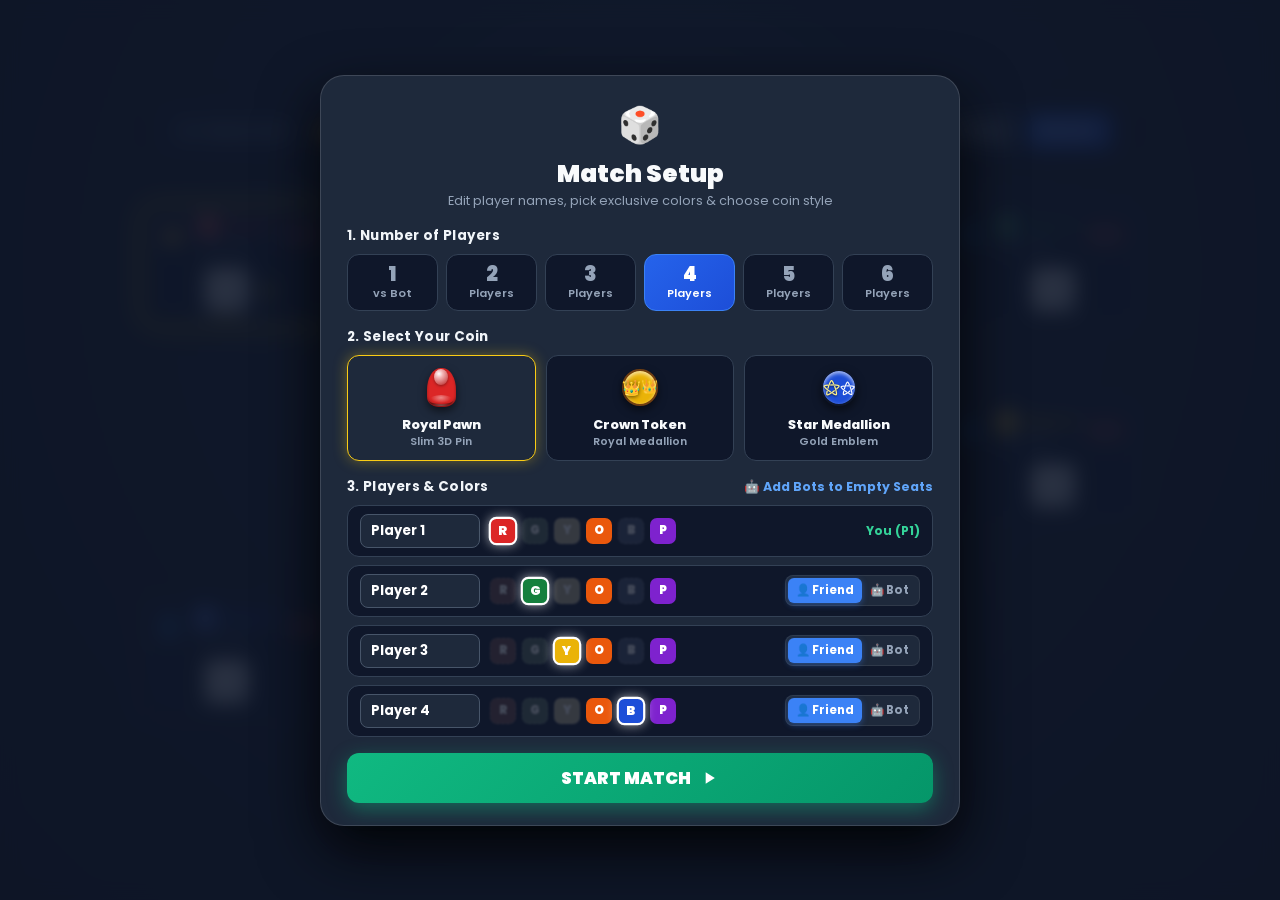
==== games/Ludo/Ludo.html @ 0fd23dd4 "Ludo game" ====
<!DOCTYPE html>
<html lang="en">
<head>
  <meta charset="UTF-8" />
  <meta name="viewport" content="width=device-width, initial-scale=1.0, maximum-scale=1.0, user-scalable=no, viewport-fit=cover" />
  <meta name="theme-color" content="#090d16" />
  <title>Game Zone - Ludo Master</title>
  <link rel="stylesheet" href="Ludo.css" />
  <link rel="preconnect" href="https://fonts.googleapis.com">
  <link rel="preconnect" href="https://fonts.gstatic.com" crossorigin>
  <link href="https://fonts.googleapis.com/css2?family=Poppins:wght@500;600;700;800;900&display=swap" rel="stylesheet" />
</head>
<body>
  <div class="gamezone-app-shell">
    
    <!-- TOP NAVIGATION HEADER -->
    <header class="gamezone-header">
      <div class="header-left">
        <a href="../../index.html" class="portal-back-btn" title="Back to Game Zone Hub">
          <svg width="18" height="18" viewBox="0 0 24 24" fill="none" stroke="currentColor" stroke-width="2.5"><path d="M19 12H5M12 19l-7-7 7-7"/></svg>
          <span>Game Zone</span>
        </a>
        <div class="game-brand">
          <span class="brand-crown">👑</span>
          <span class="brand-text">LUDO MASTER</span>
        </div>
      </div>

      <div class="header-controls">
        <div class="active-badge" id="hud-mode-badge">4 Players</div>
        <div class="active-badge bot-badge" id="hud-diff-badge" style="display: none;">Hard Bot</div>
        <button id="btn-mobile-help" class="btn btn-secondary" onclick="LudoModule.openMobileGuide()" title="How to play on Phone">📱 Mobile</button>
        <button id="btn-open-lobby" class="btn btn-secondary" onclick="LudoModule.openLobby()">⚙ Match Setup</button>
        <button id="btn-reset" class="btn btn-primary" onclick="LudoModule.confirmRestart()">Restart</button>
      </div>
    </header>

    <!-- MAIN ARENA STAGE (Up to 6 Player Stations + Ludo Board) -->
    <main class="arena-stage">
      
      <!-- Slot 0: Top-Left (Player 1) -->
      <div class="corner-profile slot-card-0" id="profile-slot-0">
        <div class="profile-header-row">
          <div class="avatar-card">
            <div class="avatar-icon" id="avatar-slot-0">🧑</div>
            <div class="player-meta">
              <div class="player-name-wrap">
                <span class="player-color-box" id="box-badge-slot-0">R</span>
                <span class="player-name" id="name-slot-0">Player 1</span>
              </div>
              <span class="player-score" id="score-slot-0">0/4 Home</span>
            </div>
          </div>
          <button class="seat-exit-btn" id="exit-btn-0" title="Exit match" onclick="LudoModule.confirmPlayerExit(0)">Exit</button>
        </div>
        
        <div class="corner-dice-dock" id="dice-dock-0" onclick="LudoModule.triggerSlotDice(0)">
          <div class="dice-scene">
            <div class="cube-dice show-1" id="dice-cube-0">
              <div class="cube-face face-front"><span class="pip pip-c"></span></div>
              <div class="cube-face face-back"><span class="pip pip-tl"></span><span class="pip pip-tr"></span><span class="pip pip-ml"></span><span class="pip pip-mr"></span><span class="pip pip-bl"></span><span class="pip pip-br"></span></div>
              <div class="cube-face face-right"><span class="pip pip-tl"></span><span class="pip pip-c"></span><span class="pip pip-br"></span></div>
              <div class="cube-face face-left"><span class="pip pip-tl"></span><span class="pip pip-tr"></span><span class="pip pip-bl"></span><span class="pip pip-br"></span></div>
              <div class="cube-face face-top"><span class="pip pip-tl"></span><span class="pip pip-tr"></span><span class="pip pip-c"></span><span class="pip pip-bl"></span><span class="pip pip-br"></span></div>
              <div class="cube-face face-bottom"><span class="pip pip-tl"></span><span class="pip pip-br"></span></div>
            </div>
            <div class="dice-shadow" id="dice-shadow-0"></div>
          </div>
          <div class="turn-pointer">▶</div>
        </div>
      </div>

      <!-- Slot 1: Top-Right (Player 2) -->
      <div class="corner-profile slot-card-1" id="profile-slot-1">
        <div class="profile-header-row">
          <div class="avatar-card">
            <div class="avatar-icon" id="avatar-slot-1">👤</div>
            <div class="player-meta">
              <div class="player-name-wrap">
                <span class="player-color-box" id="box-badge-slot-1">G</span>
                <span class="player-name" id="name-slot-1">Player 2</span>
              </div>
              <span class="player-score" id="score-slot-1">0/4 Home</span>
            </div>
          </div>
          <button class="seat-exit-btn" id="exit-btn-1" title="Exit match" onclick="LudoModule.confirmPlayerExit(1)">Exit</button>
        </div>

        <div class="corner-dice-dock" id="dice-dock-1" onclick="LudoModule.triggerSlotDice(1)">
          <div class="turn-pointer">◀</div>
          <div class="dice-scene">
            <div class="cube-dice show-1" id="dice-cube-1">
              <div class="cube-face face-front"><span class="pip pip-c"></span></div>
              <div class="cube-face face-back"><span class="pip pip-tl"></span><span class="pip pip-tr"></span><span class="pip pip-ml"></span><span class="pip pip-mr"></span><span class="pip pip-bl"></span><span class="pip pip-br"></span></div>
              <div class="cube-face face-right"><span class="pip pip-tl"></span><span class="pip pip-c"></span><span class="pip pip-br"></span></div>
              <div class="cube-face face-left"><span class="pip pip-tl"></span><span class="pip pip-tr"></span><span class="pip pip-bl"></span><span class="pip pip-br"></span></div>
              <div class="cube-face face-top"><span class="pip pip-tl"></span><span class="pip pip-tr"></span><span class="pip pip-c"></span><span class="pip pip-bl"></span><span class="pip pip-br"></span></div>
              <div class="cube-face face-bottom"><span class="pip pip-tl"></span><span class="pip pip-br"></span></div>
            </div>
            <div class="dice-shadow" id="dice-shadow-1"></div>
          </div>
        </div>
      </div>

      <!-- Slot 5: Middle-Left (Player 6 in 6P mode) -->
      <div class="corner-profile slot-card-5" id="profile-slot-5">
        <div class="profile-header-row">
          <div class="avatar-card">
            <div class="avatar-icon" id="avatar-slot-5">👤</div>
            <div class="player-meta">
              <div class="player-name-wrap">
                <span class="player-color-box" id="box-badge-slot-5">P</span>
                <span class="player-name" id="name-slot-5">Player 6</span>
              </div>
              <span class="player-score" id="score-slot-5">0/4 Home</span>
            </div>
          </div>
          <button class="seat-exit-btn" id="exit-btn-5" title="Exit match" onclick="LudoModule.confirmPlayerExit(5)">Exit</button>
        </div>

        <div class="corner-dice-dock" id="dice-dock-5" onclick="LudoModule.triggerSlotDice(5)">
          <div class="dice-scene">
            <div class="cube-dice show-1" id="dice-cube-5">
              <div class="cube-face face-front"><span class="pip pip-c"></span></div>
              <div class="cube-face face-back"><span class="pip pip-tl"></span><span class="pip pip-tr"></span><span class="pip pip-ml"></span><span class="pip pip-mr"></span><span class="pip pip-bl"></span><span class="pip pip-br"></span></div>
              <div class="cube-face face-right"><span class="pip pip-tl"></span><span class="pip pip-c"></span><span class="pip pip-br"></span></div>
              <div class="cube-face face-left"><span class="pip pip-tl"></span><span class="pip pip-tr"></span><span class="pip pip-bl"></span><span class="pip pip-br"></span></div>
              <div class="cube-face face-top"><span class="pip pip-tl"></span><span class="pip pip-tr"></span><span class="pip pip-c"></span><span class="pip pip-bl"></span><span class="pip pip-br"></span></div>
              <div class="cube-face face-bottom"><span class="pip pip-tl"></span><span class="pip pip-br"></span></div>
            </div>
            <div class="dice-shadow" id="dice-shadow-5"></div>
          </div>
          <div class="turn-pointer">▶</div>
        </div>
      </div>

      <!-- Ludo Board Container -->
      <div class="board-container">
        <div id="ludo-board" class="ludo-board"></div>
      </div>

      <!-- Slot 2: Middle-Right (Player 3 in 6P mode / Bottom-Right in 4P mode) -->
      <div class="corner-profile slot-card-2" id="profile-slot-2">
        <div class="profile-header-row">
          <div class="avatar-card">
            <div class="avatar-icon" id="avatar-slot-2">👤</div>
            <div class="player-meta">
              <div class="player-name-wrap">
                <span class="player-color-box" id="box-badge-slot-2">Y</span>
                <span class="player-name" id="name-slot-2">Player 3</span>
              </div>
              <span class="player-score" id="score-slot-2">0/4 Home</span>
            </div>
          </div>
          <button class="seat-exit-btn" id="exit-btn-2" title="Exit match" onclick="LudoModule.confirmPlayerExit(2)">Exit</button>
        </div>

        <div class="corner-dice-dock" id="dice-dock-2" onclick="LudoModule.triggerSlotDice(2)">
          <div class="turn-pointer">◀</div>
          <div class="dice-scene">
            <div class="cube-dice show-1" id="dice-cube-2">
              <div class="cube-face face-front"><span class="pip pip-c"></span></div>
              <div class="cube-face face-back"><span class="pip pip-tl"></span><span class="pip pip-tr"></span><span class="pip pip-ml"></span><span class="pip pip-mr"></span><span class="pip pip-bl"></span><span class="pip pip-br"></span></div>
              <div class="cube-face face-right"><span class="pip pip-tl"></span><span class="pip pip-c"></span><span class="pip pip-br"></span></div>
              <div class="cube-face face-left"><span class="pip pip-tl"></span><span class="pip pip-tr"></span><span class="pip pip-bl"></span><span class="pip pip-br"></span></div>
              <div class="cube-face face-top"><span class="pip pip-tl"></span><span class="pip pip-tr"></span><span class="pip pip-c"></span><span class="pip pip-bl"></span><span class="pip pip-br"></span></div>
              <div class="cube-face face-bottom"><span class="pip pip-tl"></span><span class="pip pip-br"></span></div>
            </div>
            <div class="dice-shadow" id="dice-shadow-2"></div>
          </div>
        </div>
      </div>

      <!-- Slot 3: Bottom-Left (Player 4 in 4P mode) -->
      <div class="corner-profile slot-card-3" id="profile-slot-3">
        <div class="profile-header-row">
          <div class="avatar-card">
            <div class="avatar-icon" id="avatar-slot-3">👤</div>
            <div class="player-meta">
              <div class="player-name-wrap">
                <span class="player-color-box" id="box-badge-slot-3">B</span>
                <span class="player-name" id="name-slot-3">Player 4</span>
              </div>
              <span class="player-score" id="score-slot-3">0/4 Home</span>
            </div>
          </div>
          <button class="seat-exit-btn" id="exit-btn-3" title="Exit match" onclick="LudoModule.confirmPlayerExit(3)">Exit</button>
        </div>

        <div class="corner-dice-dock" id="dice-dock-3" onclick="LudoModule.triggerSlotDice(3)">
          <div class="dice-scene">
            <div class="cube-dice show-1" id="dice-cube-3">
              <div class="cube-face face-front"><span class="pip pip-c"></span></div>
              <div class="cube-face face-back"><span class="pip pip-tl"></span><span class="pip pip-tr"></span><span class="pip pip-ml"></span><span class="pip pip-mr"></span><span class="pip pip-bl"></span><span class="pip pip-br"></span></div>
              <div class="cube-face face-right"><span class="pip pip-tl"></span><span class="pip pip-c"></span><span class="pip pip-br"></span></div>
              <div class="cube-face face-left"><span class="pip pip-tl"></span><span class="pip pip-tr"></span><span class="pip pip-bl"></span><span class="pip pip-br"></span></div>
              <div class="cube-face face-top"><span class="pip pip-tl"></span><span class="pip pip-tr"></span><span class="pip pip-c"></span><span class="pip pip-bl"></span><span class="pip pip-br"></span></div>
              <div class="cube-face face-bottom"><span class="pip pip-tl"></span><span class="pip pip-br"></span></div>
            </div>
            <div class="dice-shadow" id="dice-shadow-3"></div>
          </div>
          <div class="turn-pointer">▶</div>
        </div>
      </div>

      <!-- Slot 4: Bottom-Right (Player 5 in 6P mode) -->
      <div class="corner-profile slot-card-4" id="profile-slot-4">
        <div class="profile-header-row">
          <div class="avatar-card">
            <div class="avatar-icon" id="avatar-slot-4">👤</div>
            <div class="player-meta">
              <div class="player-name-wrap">
                <span class="player-color-box" id="box-badge-slot-4">O</span>
                <span class="player-name" id="name-slot-4">Player 5</span>
              </div>
              <span class="player-score" id="score-slot-4">0/4 Home</span>
            </div>
          </div>
          <button class="seat-exit-btn" id="exit-btn-4" title="Exit match" onclick="LudoModule.confirmPlayerExit(4)">Exit</button>
        </div>

        <div class="corner-dice-dock" id="dice-dock-4" onclick="LudoModule.triggerSlotDice(4)">
          <div class="turn-pointer">◀</div>
          <div class="dice-scene">
            <div class="cube-dice show-1" id="dice-cube-4">
              <div class="cube-face face-front"><span class="pip pip-c"></span></div>
              <div class="cube-face face-back"><span class="pip pip-tl"></span><span class="pip pip-tr"></span><span class="pip pip-ml"></span><span class="pip pip-mr"></span><span class="pip pip-bl"></span><span class="pip pip-br"></span></div>
              <div class="cube-face face-right"><span class="pip pip-tl"></span><span class="pip pip-c"></span><span class="pip pip-br"></span></div>
              <div class="cube-face face-left"><span class="pip pip-tl"></span><span class="pip pip-tr"></span><span class="pip pip-bl"></span><span class="pip pip-br"></span></div>
              <div class="cube-face face-top"><span class="pip pip-tl"></span><span class="pip pip-tr"></span><span class="pip pip-c"></span><span class="pip pip-bl"></span><span class="pip pip-br"></span></div>
              <div class="cube-face face-bottom"><span class="pip pip-tl"></span><span class="pip pip-br"></span></div>
            </div>
            <div class="dice-shadow" id="dice-shadow-4"></div>
          </div>
        </div>
      </div>

    </main>

    <!-- LIVE MATCH STATUS BAR -->
    <footer class="gamezone-statusbar">
      <span id="turn-announcer">Click your corner dice to begin!</span>
    </footer>
  </div>

  <!-- =========================================================
       PRE-MATCH SETUP LOBBY MODAL (1 to 6 Players)
       ========================================================= -->
  <div id="lobby-modal" class="modal-overlay">
    <div class="lobby-card">
      <div class="lobby-header">
        <span class="lobby-icon">🎲</span>
        <h2>Match Setup</h2>
        <p>Edit player names, pick exclusive colors & choose coin style</p>
      </div>

      <!-- Step 1: Number of Players (1 to 6) -->
      <div class="lobby-section">
        <label class="section-label">1. Number of Players</label>
        <div class="player-count-pills" id="player-count-pills">
          <button class="pill-btn" data-count="1" onclick="LudoModule.setPlayerCount(1)">
            <span class="count-num">1</span>
            <span class="count-desc">vs Bot</span>
          </button>
          <button class="pill-btn" data-count="2" onclick="LudoModule.setPlayerCount(2)">
            <span class="count-num">2</span>
            <span class="count-desc">Players</span>
          </button>
          <button class="pill-btn" data-count="3" onclick="LudoModule.setPlayerCount(3)">
            <span class="count-num">3</span>
            <span class="count-desc">Players</span>
          </button>
          <button class="pill-btn active" data-count="4" onclick="LudoModule.setPlayerCount(4)">
            <span class="count-num">4</span>
            <span class="count-desc">Players</span>
          </button>
          <button class="pill-btn" data-count="5" onclick="LudoModule.setPlayerCount(5)">
            <span class="count-num">5</span>
            <span class="count-desc">Players</span>
          </button>
          <button class="pill-btn" data-count="6" onclick="LudoModule.setPlayerCount(6)">
            <span class="count-num">6</span>
            <span class="count-desc">Players</span>
          </button>
        </div>
      </div>

      <!-- Step 2: Select Your Coin (3 Options) -->
      <div class="lobby-section">
        <label class="section-label">2. Select Your Coin</label>
        <div class="coin-style-options" id="coin-style-selector">
          <!-- Option 1: Slim Royal Pawn (Default Best) -->
          <div class="coin-option-card active" data-style="pawn" onclick="LudoModule.setCoinStyle('pawn')">
            <div class="coin-preview-box">
              <div class="token-demo token-style-pawn color-red"></div>
            </div>
            <div class="coin-option-text">
              <span class="coin-title">Royal Pawn</span>
              <span class="coin-sub">Slim 3D Pin</span>
            </div>
          </div>

          <!-- Option 2: Crown Sovereign Token -->
          <div class="coin-option-card" data-style="crown" onclick="LudoModule.setCoinStyle('crown')">
            <div class="coin-preview-box">
              <div class="token-demo token-style-crown color-yellow">👑</div>
            </div>
            <div class="coin-option-text">
              <span class="coin-title">Crown Token</span>
              <span class="coin-sub">Royal Medallion</span>
            </div>
          </div>

          <!-- Option 3: Celestial Star Medallion -->
          <div class="coin-option-card" data-style="star" onclick="LudoModule.setCoinStyle('star')">
            <div class="coin-preview-box">
              <div class="token-demo token-style-star color-blue">⚝</div>
            </div>
            <div class="coin-option-text">
              <span class="coin-title">Star Medallion</span>
              <span class="coin-sub">Gold Emblem</span>
            </div>
          </div>
        </div>
      </div>

      <!-- Step 3: Individual Seat Setup (Name, Exclusive Color, Human/Bot role) -->
      <div class="lobby-section">
        <div class="section-header-flex">
          <label class="section-label">3. Players & Colors</label>
          <button class="text-link-btn" id="btn-quick-toggle" onclick="LudoModule.toggleAllBotsMode()">👥 Remove All Bots (All Friends)</button>
        </div>
        <div class="seats-config-list" id="seats-config-container">
          <!-- Injected dynamically by Ludo.js -->
        </div>
      </div>

      <!-- Step 4: Bot Difficulty Level (HIDDEN if >2 Players or if no bots) -->
      <div class="lobby-section" id="bot-difficulty-section" style="display: none;">
        <label class="section-label">4. Bot Toughness (1v1 vs Bot)</label>
        <div class="difficulty-pills" id="difficulty-pills">
          <button class="diff-btn diff-easy" data-level="easy" onclick="LudoModule.setBotLevel('easy')">
            <span class="diff-dot"></span>
            <span class="diff-name">Easy</span>
          </button>
          <button class="diff-btn diff-medium" data-level="medium" onclick="LudoModule.setBotLevel('medium')">
            <span class="diff-dot"></span>
            <span class="diff-name">Medium</span>
          </button>
          <button class="diff-btn diff-hard active" data-level="hard" onclick="LudoModule.setBotLevel('hard')">
            <span class="diff-dot"></span>
            <span class="diff-name">Hard</span>
          </button>
          <button class="diff-btn diff-difficult" data-level="difficult" onclick="LudoModule.setBotLevel('difficult')">
            <span class="diff-dot"></span>
            <span class="diff-name">Difficult</span>
          </button>
        </div>
      </div>

      <div class="lobby-footer">
        <button class="btn btn-start-match" onclick="LudoModule.startConfiguredMatch()">
          <span>START MATCH</span>
          <svg width="20" height="20" viewBox="0 0 24 24" fill="currentColor"><path d="M8 5v14l11-7z"/></svg>
        </button>
      </div>
    </div>
  </div>

  <!-- VICTORY / FORFEIT MODAL OVERLAY -->
  <div id="winner-modal" class="modal-overlay hidden">
    <div class="modal-card">
      <div class="trophy-emoji">🏆</div>
      <h2 id="winner-title">Player Wins!</h2>
      <p id="winner-desc">All opponents have exited the match or all 4 tokens reached home!</p>
      <div class="modal-actions">
        <button class="btn btn-secondary" onclick="LudoModule.changeSetupFromWinner()">Change Match Setup</button>
        <button class="btn btn-primary" onclick="LudoModule.restartCurrentMatch()">Play Again</button>
      </div>
    </div>
  </div>

  <!-- CLEAN & DIRECT EXIT CONFIRMATION MODAL -->
  <div id="exit-modal" class="modal-overlay hidden">
    <div class="modal-card mini-card">
      <div class="exit-warn-icon">⚠️</div>
      <h3 id="exit-modal-title">Exit Match</h3>
      <p id="exit-modal-desc">Confirm exit?</p>
      <div class="modal-actions">
        <button class="btn btn-secondary" onclick="LudoModule.cancelExit()">Cancel</button>
        <button class="btn btn-danger" onclick="LudoModule.executeExit()">Confirm</button>
      </div>
    </div>
  </div>

  <!-- CLEAN & DIRECT RESTART CONFIRMATION MODAL -->
  <div id="restart-modal" class="modal-overlay hidden">
    <div class="modal-card mini-card">
      <div class="exit-warn-icon">🔄</div>
      <h3>Restart Match</h3>
      <p>Confirm restart?</p>
      <div class="modal-actions">
        <button class="btn btn-secondary" onclick="LudoModule.cancelRestart()">Cancel</button>
        <button class="btn btn-primary" onclick="LudoModule.executeRestart()">Confirm</button>
      </div>
    </div>
  </div>

  <!-- MOBILE PLAY GUIDE MODAL -->
  <div id="mobile-guide-modal" class="modal-overlay hidden">
    <div class="modal-card">
      <div class="mobile-guide-icon">📱</div>
      <h2>Playing on Mobile Phone</h2>
      <div class="mobile-guide-content">
        <p><strong>Yes, this game is 100% playable on any smartphone!</strong></p>
        <ol>
          <li><strong>Same Wi-Fi network:</strong> Find your computer's IP address and open <code>http://&lt;your-ip&gt;:5500/games/Ludo/Ludo.html</code> on your phone.</li>
          <li><strong>Online hosting:</strong> Host this folder for free on <strong>GitHub Pages</strong>, <strong>Netlify</strong>, or <strong>Vercel</strong> and open the link on mobile.</li>
          <li><strong>Full Screen App Mode:</strong> In Safari/Chrome on phone, tap <em>Share</em> or <em>Menu</em> &rarr; tap <strong>"Add to Home Screen"</strong> to play without browser address bars!</li>
        </ol>
      </div>
      <button class="btn btn-primary" onclick="LudoModule.closeMobileGuide()">Got it!</button>
    </div>
  </div>

  <script src="Ludo.js"></script>
</body>
</html>
---- games/Ludo/Ludo.css ----
/* =========================================================================
   LUDO.CSS - Architecture: Centered Coins, Fixed Stars, 3D Dice & 6 Players
   ========================================================================= */

* {
  margin: 0;
  padding: 0;
  box-sizing: border-box;
  font-family: 'Poppins', -apple-system, BlinkMacSystemFont, "Segoe UI", Roboto, sans-serif;
  user-select: none;
  -webkit-tap-highlight-color: transparent;
}

:root {
  /* High-Contrast Saturated Jewel Pigments */
  --red: #dc2626;
  --red-deep: #881337;

  --blue: #1d4ed8;
  --blue-deep: #172554;

  --green: #15803d;
  --green-deep: #052e16;

  /* True Radiant Pure Cadmium Yellow */
  --yellow: #eab308;
  --yellow-deep: #a16207;

  --purple: #7e22ce;
  --purple-deep: #3b0764;

  --orange: #ea580c;
  --orange-deep: #7c2d12;

  --track-border: #475569;
  --board-bg: #ffffff;
}

body {
  background: radial-gradient(circle at 50% 30%, #1e293b 0%, #090d16 100%);
  color: #f8fafc;
  min-height: 100vh;
  display: flex;
  justify-content: center;
  align-items: center;
  padding: 8px;
  touch-action: manipulation;
}

.gamezone-app-shell {
  display: flex;
  flex-direction: column;
  align-items: center;
  gap: 12px;
  width: 100%;
  max-width: 980px;
}

/* Header */
.gamezone-header {
  width: 100%;
  display: flex;
  justify-content: space-between;
  align-items: center;
  background: rgba(15, 23, 42, 0.88);
  backdrop-filter: blur(12px);
  padding: 10px 18px;
  border-radius: 14px;
  border: 1px solid rgba(255, 255, 255, 0.12);
  box-shadow: 0 4px 20px rgba(0, 0, 0, 0.45);
  flex-wrap: wrap;
  gap: 10px;
}

.header-left { display: flex; align-items: center; gap: 14px; }

.portal-back-btn {
  display: inline-flex;
  align-items: center;
  gap: 6px;
  background: #1e293b;
  color: #94a3b8;
  text-decoration: none;
  font-size: 0.8rem;
  font-weight: 700;
  padding: 6px 12px;
  border-radius: 8px;
  border: 1px solid rgba(255, 255, 255, 0.08);
}
.portal-back-btn:hover { background: #334155; color: #f8fafc; }

.game-brand {
  display: flex;
  align-items: center;
  gap: 8px;
  font-size: 1.35rem;
  font-weight: 900;
  background: linear-gradient(135deg, #facc15, #ef4444);
  -webkit-background-clip: text;
  -webkit-text-fill-color: transparent;
}

.header-controls { display: flex; align-items: center; gap: 8px; flex-wrap: wrap; }

.active-badge {
  background: rgba(30, 41, 59, 0.8);
  border: 1px solid rgba(255, 255, 255, 0.12);
  color: #cbd5e1;
  font-size: 0.76rem;
  font-weight: 700;
  padding: 5px 12px;
  border-radius: 16px;
}
.active-badge.bot-badge { border-color: rgba(234, 179, 8, 0.4); color: #facc15; }

.btn {
  display: inline-flex;
  align-items: center;
  justify-content: center;
  gap: 6px;
  border: none;
  border-radius: 8px;
  padding: 8px 14px;
  font-weight: 700;
  font-size: 0.82rem;
  cursor: pointer;
  transition: all 0.18s ease;
}

.btn-primary { background: linear-gradient(135deg, #2563eb, #1d4ed8); color: white; }
.btn-primary:hover { transform: translateY(-2px); box-shadow: 0 6px 16px rgba(37, 99, 235, 0.55); }

.btn-secondary { background: #334155; color: #e2e8f0; border: 1px solid rgba(255, 255, 255, 0.08); }
.btn-secondary:hover { background: #475569; color: white; }

.btn-danger { background: #dc2626; color: white; font-weight: 800; }
.btn-danger:hover { background: #b91c1c; }

/* =========================================================
   ARENA STAGE (Flexible 1-6 Player Layout)
   ========================================================= */
.arena-stage {
  display: grid;
  grid-template-columns: 180px auto 180px;
  grid-template-rows: auto auto auto;
  gap: 12px;
  width: 100%;
  align-items: center;
  justify-items: center;
}

.slot-card-0 { grid-column: 1; grid-row: 1; }
.slot-card-1 { grid-column: 3; grid-row: 1; }
.slot-card-5 { grid-column: 1; grid-row: 2; }
.slot-card-2 { grid-column: 3; grid-row: 2; }
.slot-card-3 { grid-column: 1; grid-row: 3; }
.slot-card-4 { grid-column: 3; grid-row: 3; }

.board-container {
  grid-column: 2;
  grid-row: 1 / span 3;
  background: #0f172a;
  padding: 8px;
  border-radius: 20px;
  box-shadow: 0 20px 48px rgba(0,0,0,0.85), 0 0 0 2px rgba(255, 255, 255, 0.1);
}

.ludo-board {
  width: min(72vw, 560px);
  height: min(72vw, 560px);
  background: var(--board-bg);
  border-radius: 12px;
  display: grid;
  grid-template-columns: repeat(15, 1fr);
  grid-template-rows: repeat(15, 1fr);
  overflow: hidden;
  position: relative;
}

/* =========================================================
   TRACK CELLS & FIXED PERMANENTLY CENTERED STAR (⚝)
   ========================================================= */
.cell {
  position: relative;
  background: #ffffff;
  border: 0.5px solid var(--track-border);
  overflow: visible;
}

/* FIXED CENTERED STAR: Absolutely positioned so tokens NEVER displace it */
.cell.star-cell::before {
  content: "⚝";
  position: absolute;
  top: 50%;
  left: 50%;
  transform: translate(-50%, -50%);
  font-size: clamp(20px, 3vw, 28px);
  font-weight: 900;
  line-height: 1;
  color: #facc15;
  text-shadow: 0 1px 3px rgba(161, 98, 7, 0.9);
  pointer-events: none;
  z-index: 1;
}

.cell.start-cell::after, .cell.start-cell::before { display: none !important; }

/* Color Utility Classes */
.color-red { background: var(--red) !important; color: white; }
.color-blue { background: var(--blue) !important; color: white; }
.color-green { background: var(--green) !important; color: white; }
.color-yellow { background: var(--yellow) !important; color: #0f172a; }
.color-purple { background: var(--purple) !important; color: white; }
.color-orange { background: var(--orange) !important; color: white; }

/* =========================================================
   HOME BASES - PRISTINE, CLEAN, ZERO MARKS
   ========================================================= */
.home-zone { display: flex; justify-content: center; align-items: center; padding: 7.5%; }
.home-zone.slot-0 { grid-column: 1 / span 6; grid-row: 1 / span 6; }
.home-zone.slot-1 { grid-column: 10 / span 6; grid-row: 1 / span 6; }
.home-zone.slot-2 { grid-column: 10 / span 6; grid-row: 10 / span 6; }
.home-zone.slot-3 { grid-column: 1 / span 6; grid-row: 10 / span 6; }

.inner-home-square {
  background: radial-gradient(circle at center, #ffffff 60%, #f1f5f9 100%);
  border-radius: 20%;
  width: 100%;
  height: 100%;
  display: grid;
  grid-template-columns: 1fr 1fr;
  grid-template-rows: 1fr 1fr;
  padding: 12%;
  gap: 14%;
  position: relative;
  box-shadow: inset 0 2px 8px rgba(0, 0, 0, 0.18), 0 2px 4px rgba(255,255,255,0.4);
}

.token-pocket {
  background: radial-gradient(circle, #f8fafc 40%, #cbd5e1 100%);
  border-radius: 50%;
  display: flex;
  justify-content: center;
  align-items: center;
  box-shadow: inset 0 3px 5px rgba(0,0,0,0.32), 0 1px 2px rgba(255,255,255,0.8);
  border: 1.5px solid rgba(148, 163, 184, 0.5);
  position: relative;
  z-index: 2;
}

/* =========================================================
   CENTER FINISH ZONE - SEAMLESS, CLEAN, NO DASHED MARKS
   ========================================================= */
.center-finish-zone {
  grid-column: 7 / span 3;
  grid-row: 7 / span 3;
  position: relative;
  background: #ffffff;
  border: 0.5px solid var(--track-border);
  overflow: hidden;
}

.triangle {
  position: absolute;
  width: 100%;
  height: 100%;
  top: 0;
  left: 0;
  display: flex;
  justify-content: center;
  align-items: center;
}

.tri-left { clip-path: polygon(0 0, 0 100%, 50% 50%); }
.tri-top { clip-path: polygon(0 0, 100% 0, 50% 50%); }
.tri-right { clip-path: polygon(100% 0, 100% 100%, 50% 50%); }
.tri-bottom { clip-path: polygon(0 100%, 100% 100%, 50% 50%); }

.finish-cluster {
  position: absolute;
  width: 42%;
  height: 42%;
  display: flex;
  flex-wrap: wrap;
  justify-content: center;
  align-items: center;
  gap: 3px;
  z-index: 5;
  pointer-events: none;
}
.cluster-0 { left: 4%; top: 29%; }
.cluster-1 { top: 4%; left: 29%; }
.cluster-2 { right: 4%; top: 29%; }
.cluster-3 { bottom: 4%; left: 29%; }

.finish-cluster .token {
  position: static !important;
  transform: none !important;
  width: 44% !important;
  height: 44% !important;
  cursor: default !important;
  box-shadow: 0 2px 4px rgba(0,0,0,0.5);
}

/* =========================================================
   PERFECTLY CENTERED COINS & SYMMETRICAL MULTI-STACKS
   ========================================================= */
.tokens-stack {
  position: absolute;
  inset: 0;
  width: 100%;
  height: 100%;
  pointer-events: none;
  z-index: 4;
}

/* Base Token Style */
.token {
  position: absolute;
  pointer-events: auto;
  cursor: pointer;
  display: flex;
  justify-content: center;
  align-items: center;
  transition: transform 0.16s cubic-bezier(0.34, 1.56, 0.64, 1);
}

/* SINGLE COIN: Always dead center in the cell! */
.tokens-stack .token:only-child {
  top: 50%;
  left: 50%;
  transform: translate(-50%, -50%);
}

/* Coin inside Home Pocket: Dead Center */
.token-pocket .token {
  position: absolute;
  top: 50%;
  left: 50%;
  transform: translate(-50%, -50%);
}

/* MULTIPLE COINS IN ONE CELL (2, 3, or 4): Symmetrically clustered */
.tokens-stack .token:nth-child(1):not(:only-child) {
  top: 30%;
  left: 30%;
  transform: translate(-50%, -50%) scale(0.72);
}
.tokens-stack .token:nth-child(2):not(:only-child) {
  top: 30%;
  left: 70%;
  transform: translate(-50%, -50%) scale(0.72);
}
.tokens-stack .token:nth-child(3):not(:only-child) {
  top: 70%;
  left: 30%;
  transform: translate(-50%, -50%) scale(0.72);
}
.tokens-stack .token:nth-child(4):not(:only-child) {
  top: 70%;
  left: 70%;
  transform: translate(-50%, -50%) scale(0.72);
}

/* OPTION 1: 3D Slim Royal Pawn (Default Best) */
.token-style-pawn {
  width: 66%;
  height: 90%;
  border-radius: 46% 46% 40% 40% / 55% 55% 25% 25%;
  box-shadow: 0 4px 8px rgba(0, 0, 0, 0.55), inset 0 -2px 3px rgba(0,0,0,0.4);
}
.token-style-pawn::before {
  content: ""; position: absolute; top: 4%; width: 48%; height: 40%; border-radius: 50%;
  background: radial-gradient(circle at 35% 30%, #ffffff 0%, rgba(255,255,255,0.65) 28%, rgba(0,0,0,0.18) 100%);
  box-shadow: 0 1px 3px rgba(0,0,0,0.35); z-index: 2;
}
.token-style-pawn::after {
  content: ""; position: absolute; bottom: 4%; width: 82%; height: 22%; border-radius: 50%;
  background: radial-gradient(ellipse at 50% 30%, rgba(255,255,255,0.45) 0%, transparent 60%);
  border-bottom: 2px solid rgba(0, 0, 0, 0.35); z-index: 1;
}

/* OPTION 2: Crown Sovereign Token */
.token-style-crown {
  width: 82%;
  height: 82%;
  border-radius: 50%;
  box-shadow: 0 4px 8px rgba(0,0,0,0.5), inset 0 2px 4px rgba(255,255,255,0.7);
  border: 2px solid #facc15;
  font-size: 0.85rem;
}
.token-style-crown::before {
  content: "👑";
  font-size: 0.95rem;
  filter: drop-shadow(0 1px 2px rgba(0,0,0,0.6));
}

/* OPTION 3: Celestial Star Medallion */
.token-style-star {
  width: 82%;
  height: 82%;
  border-radius: 50%;
  box-shadow: 0 4px 8px rgba(0,0,0,0.5), inset 0 2px 4px rgba(255,255,255,0.7);
  border: 2px solid #facc15;
  font-size: 0.95rem;
  color: #ffffff;
  font-weight: 900;
}
.token-style-star::before {
  content: "⚝";
  font-size: 1.05rem;
  color: #fef08a;
  text-shadow: 0 1px 2px rgba(0,0,0,0.6);
}

/* Color schemes for coins */
.token.red-piece, .token-demo.color-red {
  background: linear-gradient(135deg, #ef4444 0%, #b91c1c 50%, var(--red-deep) 100%);
  border-color: #4c0519;
}
.token.blue-piece, .token-demo.color-blue {
  background: linear-gradient(135deg, #3b82f6 0%, #1d4ed8 50%, var(--blue-deep) 100%);
  border-color: #0f172a;
}
.token.green-piece, .token-demo.color-green {
  background: linear-gradient(135deg, #22c55e 0%, #15803d 50%, var(--green-deep) 100%);
  border-color: #022c22;
}
.token.yellow-piece, .token-demo.color-yellow {
  background: linear-gradient(135deg, #fef08a 0%, #eab308 45%, var(--yellow-deep) 100%);
  border-color: #713f12;
}
.token.purple-piece, .token-demo.color-purple {
  background: linear-gradient(135deg, #c084fc 0%, #7e22ce 50%, var(--purple-deep) 100%);
  border-color: #2e1065;
}
.token.orange-piece, .token-demo.color-orange {
  background: linear-gradient(135deg, #fb923c 0%, #ea580c 50%, var(--orange-deep) 100%);
  border-color: #431407;
}

/* Move Pulse Ring (Single Token Centered Vertical Bounce) */
.tokens-stack .token:only-child.highlight-move,
.token-pocket .token.highlight-move {
  animation: slim-pawn-bounce-single 0.8s infinite alternate ease-in-out;
  box-shadow: 0 0 0 3px #ffffff, 0 0 16px 4px #facc15;
  z-index: 30;
}
@keyframes slim-pawn-bounce-single {
  0% { transform: translate(-50%, -50%) scale(1); }
  100% { transform: translate(-50%, -64%) scale(1.15); }
}

.tokens-stack .token:not(:only-child).highlight-move {
  animation: slim-pawn-pulse-stacked 0.8s infinite alternate ease-in-out;
  box-shadow: 0 0 0 2px #ffffff, 0 0 12px 3px #facc15;
  z-index: 30;
}
@keyframes slim-pawn-pulse-stacked {
  0% { transform: translate(-50%, -50%) scale(0.72); }
  100% { transform: translate(-50%, -50%) scale(0.88); }
}

/* =========================================================
   CORNER PROFILES (Badge with Embedded Color Letter & Exit Button)
   ========================================================= */
.corner-profile {
  display: flex;
  flex-direction: column;
  gap: 8px;
  background: rgba(15, 23, 42, 0.85);
  border: 2px solid rgba(255, 255, 255, 0.08);
  padding: 8px 12px;
  border-radius: 14px;
  transition: all 0.25s ease;
  position: relative;
  min-width: 165px;
}

.profile-header-row {
  display: flex;
  justify-content: space-between;
  align-items: center;
  width: 100%;
  gap: 6px;
}

.corner-profile.active-turn { box-shadow: 0 0 22px rgba(250, 204, 21, 0.55); border-color: #facc15; }

.corner-profile.player-exited {
  opacity: 0.32 !important;
  filter: grayscale(85%);
  pointer-events: none !important;
  border-color: #475569 !important;
}
.corner-profile.player-exited .player-name { text-decoration: line-through; }

.avatar-card { display: flex; align-items: center; gap: 8px; }
.avatar-icon {
  width: 34px; height: 34px; border-radius: 10px; background: #0f172a;
  display: flex; justify-content: center; align-items: center; font-size: 1.2rem;
  border: 1px solid rgba(255, 255, 255, 0.1);
}

.player-meta { display: flex; flex-direction: column; }
.player-name-wrap { display: flex; align-items: center; gap: 6px; }

.player-color-box {
  display: inline-flex;
  justify-content: center;
  align-items: center;
  width: 22px;
  height: 22px;
  border-radius: 6px;
  font-size: 0.74rem;
  font-weight: 900;
  color: #ffffff;
  box-shadow: 0 2px 5px rgba(0,0,0,0.4);
  border: 1px solid rgba(255,255,255,0.45);
}

.player-name {
  font-size: 0.8rem;
  font-weight: 700;
  max-width: 85px;
  white-space: nowrap;
  overflow: hidden;
  text-overflow: ellipsis;
}
.player-score { font-size: 0.7rem; color: #94a3b8; }

.seat-exit-btn {
  background: rgba(239, 68, 68, 0.18);
  border: 1px solid rgba(239, 68, 68, 0.4);
  color: #f87171;
  border-radius: 6px;
  padding: 3px 8px;
  font-size: 0.7rem;
  font-weight: 800;
  cursor: pointer;
  transition: all 0.18s ease;
}
.seat-exit-btn:hover {
  background: #dc2626;
  color: white;
  transform: scale(1.05);
}

/* =========================================================
   EDGE-CUT (CHAMFERED) 3D REALISTIC DICE
   ========================================================= */
.corner-dice-dock {
  display: flex;
  align-items: center;
  justify-content: center;
  gap: 12px;
  cursor: pointer;
  padding: 4px 0 2px;
}

.turn-pointer {
  font-size: 1.15rem;
  color: #facc15;
  visibility: hidden;
  animation: pulse-arrow 0.6s infinite alternate;
}
@keyframes pulse-arrow { 0% { transform: scale(0.9); } 100% { transform: scale(1.25); } }
.corner-profile.active-turn .turn-pointer { visibility: visible; }

.dice-scene {
  width: 48px;
  height: 48px;
  perspective: 500px;
  position: relative;
  display: flex;
  justify-content: center;
  align-items: center;
}

.cube-dice {
  width: 44px;
  height: 44px;
  position: relative;
  transform-style: preserve-3d;
  transform: translateZ(-22px);
  transition: transform 0.45s cubic-bezier(0.2, 0.8, 0.2, 1.15);
}

.cube-face {
  position: absolute;
  width: 44px;
  height: 44px;
  background: linear-gradient(135deg, #ffffff 0%, #f1f5f9 60%, #cbd5e1 100%);
  border: 1px solid rgba(0, 0, 0, 0.12);
  border-radius: 12px;
  box-shadow: inset 0 1px 2px rgba(255,255,255,0.9), inset 0 -2px 4px rgba(0,0,0,0.15), 0 2px 4px rgba(0,0,0,0.2);
  display: grid;
  grid-template-columns: repeat(3, 1fr);
  grid-template-rows: repeat(3, 1fr);
  padding: 6px;
}

.face-front  { transform: rotateY(0deg) translateZ(22px); }
.face-back   { transform: rotateY(180deg) translateZ(22px); }
.face-right  { transform: rotateY(90deg) translateZ(22px); }
.face-left   { transform: rotateY(-90deg) translateZ(22px); }
.face-top    { transform: rotateX(90deg) translateZ(22px); }
.face-bottom { transform: rotateX(-90deg) translateZ(22px); }

.cube-face .pip {
  background: #0f172a;
  width: 6.5px;
  height: 6.5px;
  border-radius: 50%;
  align-self: center;
  justify-self: center;
  box-shadow: inset 0 2px 3px rgba(0,0,0,0.8), 0 1px 1px rgba(255,255,255,0.6);
}

.pip-c  { grid-column: 2; grid-row: 2; }
.pip-tl { grid-column: 1; grid-row: 1; }
.pip-tr { grid-column: 3; grid-row: 1; }
.pip-ml { grid-column: 1; grid-row: 2; }
.pip-mr { grid-column: 3; grid-row: 2; }
.pip-bl { grid-column: 1; grid-row: 3; }
.pip-br { grid-column: 3; grid-row: 3; }

.cube-dice.show-1 { transform: translateZ(-22px) rotateX(0deg) rotateY(0deg); }
.cube-dice.show-6 { transform: translateZ(-22px) rotateX(0deg) rotateY(180deg); }
.cube-dice.show-3 { transform: translateZ(-22px) rotateX(0deg) rotateY(-90deg); }
.cube-dice.show-4 { transform: translateZ(-22px) rotateX(0deg) rotateY(90deg); }
.cube-dice.show-5 { transform: translateZ(-22px) rotateX(-90deg) rotateY(0deg); }
.cube-dice.show-2 { transform: translateZ(-22px) rotateX(90deg) rotateY(0deg); }

.cube-dice.rolling-3d {
  animation: dice-tumble-3d 0.55s cubic-bezier(0.25, 1, 0.5, 1) infinite alternate;
}

@keyframes dice-tumble-3d {
  0% { transform: translateZ(10px) rotateX(0deg) rotateY(0deg) rotateZ(0deg); }
  25% { transform: translateZ(28px) rotateX(180deg) rotateY(90deg) rotateZ(45deg); }
  50% { transform: translateZ(36px) rotateX(360deg) rotateY(270deg) rotateZ(180deg); }
  75% { transform: translateZ(20px) rotateX(540deg) rotateY(360deg) rotateZ(270deg); }
  100% { transform: translateZ(6px) rotateX(720deg) rotateY(540deg) rotateZ(360deg); }
}

.dice-shadow {
  position: absolute;
  bottom: -6px;
  width: 38px;
  height: 8px;
  background: radial-gradient(ellipse, rgba(0, 0, 0, 0.6) 0%, transparent 75%);
  border-radius: 50%;
  pointer-events: none;
}
.corner-profile.active-turn .dice-shadow {
  background: radial-gradient(ellipse, rgba(250, 204, 21, 0.45) 0%, transparent 75%);
}
.dice-shadow.rolling-shadow { animation: shadow-bounce 0.55s ease-in-out infinite alternate; }
@keyframes shadow-bounce {
  0% { transform: scale(1); opacity: 0.7; }
  50% { transform: scale(0.65); opacity: 0.3; }
  100% { transform: scale(1.1); opacity: 0.85; }
}

.gamezone-statusbar {
  background: rgba(15, 23, 42, 0.85); padding: 8px 18px; border-radius: 20px; font-size: 0.85rem; font-weight: 600; border: 1px solid rgba(255,255,255,0.08);
}

/* =========================================================
   LOBBY SETUP MODAL (1 to 6 Players)
   ========================================================= */
.modal-overlay {
  position: fixed; inset: 0; background: rgba(15, 23, 42, 0.88); backdrop-filter: blur(10px);
  display: flex; justify-content: center; align-items: center; z-index: 1000; padding: 16px; overflow-y: auto;
}
.modal-overlay.hidden { display: none; }

.lobby-card {
  background: #1e293b; border-radius: 24px; border: 1px solid rgba(255, 255, 255, 0.14);
  box-shadow: 0 24px 60px rgba(0, 0, 0, 0.85); max-width: 640px; width: 100%;
  padding: 22px 26px; display: flex; flex-direction: column; gap: 16px;
  animation: slide-up 0.25s ease-out; margin: auto;
}
@keyframes slide-up { from { opacity: 0; transform: translateY(18px); } to { opacity: 1; transform: translateY(0); } }

.lobby-header { text-align: center; }
.lobby-icon { font-size: 2.2rem; display: block; margin-bottom: 4px; }
.lobby-header h2 { font-size: 1.55rem; font-weight: 900; color: #f8fafc; }
.lobby-header p { font-size: 0.8rem; color: #94a3b8; }

.lobby-section { display: flex; flex-direction: column; gap: 8px; }
.section-label { font-size: 0.84rem; font-weight: 700; color: #f1f5f9; letter-spacing: 0.3px; }
.section-header-flex { display: flex; justify-content: space-between; align-items: center; }

.text-link-btn { background: none; border: none; color: #60a5fa; font-size: 0.78rem; font-weight: 700; cursor: pointer; }
.text-link-btn:hover { text-decoration: underline; color: #93c5fd; }

/* 6 Player Count Buttons Grid */
.player-count-pills { display: grid; grid-template-columns: repeat(6, 1fr); gap: 8px; }
.pill-btn { background: #0f172a; border: 1px solid #334155; border-radius: 12px; padding: 8px 4px; display: flex; flex-direction: column; align-items: center; cursor: pointer; color: #94a3b8; }
.pill-btn:hover { border-color: #64748b; background: #1e293b; color: white; }
.pill-btn.active { background: linear-gradient(135deg, #2563eb, #1d4ed8); border-color: #3b82f6; color: white; }
.pill-btn .count-num { font-size: 1.25rem; font-weight: 900; line-height: 1.1; }
.pill-btn .count-desc { font-size: 0.7rem; font-weight: 600; }

/* 3 SELECTABLE COIN OPTIONS IN LOBBY */
.coin-style-options {
  display: grid;
  grid-template-columns: repeat(3, 1fr);
  gap: 10px;
}

.coin-option-card {
  background: #0f172a;
  border: 1.5px solid #334155;
  border-radius: 12px;
  padding: 10px 8px;
  display: flex;
  flex-direction: column;
  align-items: center;
  gap: 6px;
  cursor: pointer;
  transition: all 0.2s ease;
}

.coin-option-card:hover {
  background: #1e293b;
  border-color: #64748b;
  transform: translateY(-2px);
}

.coin-option-card.active {
  border-color: #facc15;
  background: #1e293b;
  box-shadow: 0 0 14px rgba(250, 204, 21, 0.35);
}

.coin-preview-box {
  width: 44px;
  height: 44px;
  display: flex;
  justify-content: center;
  align-items: center;
}

.token-demo {
  position: relative;
  display: flex;
  justify-content: center;
  align-items: center;
}

.coin-option-text {
  display: flex;
  flex-direction: column;
  align-items: center;
  text-align: center;
}
.coin-title { font-size: 0.8rem; font-weight: 800; color: #f8fafc; }
.coin-sub { font-size: 0.68rem; color: #94a3b8; font-weight: 600; }

/* Seat Row with Name Input & Exclusive Blurred Color Chips */
.seats-config-list { display: flex; flex-direction: column; gap: 8px; }

.seat-row-card {
  background: #0f172a; border: 1px solid #334155; border-radius: 12px; padding: 8px 12px;
  display: flex; justify-content: space-between; align-items: center; flex-wrap: wrap; gap: 8px;
}

.seat-left-group { display: flex; align-items: center; gap: 10px; }

.seat-name-input {
  background: #1e293b; border: 1px solid #475569; border-radius: 8px; color: #ffffff;
  padding: 6px 10px; font-size: 0.82rem; font-weight: 700; width: 120px; outline: none;
}
.seat-name-input:focus { border-color: #3b82f6; box-shadow: 0 0 0 2px rgba(59, 130, 246, 0.4); }

.seat-color-chips { display: flex; align-items: center; gap: 6px; }

.mini-color-chip {
  width: 26px; height: 26px; border-radius: 7px; display: flex; justify-content: center; align-items: center;
  font-size: 0.72rem; font-weight: 900; color: #ffffff; cursor: pointer; border: 2px solid transparent;
}
.mini-color-chip:hover:not(.chip-blurred) { transform: scale(1.15); }
.mini-color-chip.chip-active { border-color: #ffffff; box-shadow: 0 0 10px rgba(255, 255, 255, 0.6); transform: scale(1.1); }
.mini-color-chip.chip-blurred { opacity: 0.22; filter: grayscale(80%) blur(1px); cursor: not-allowed; pointer-events: none; border: 1px dashed rgba(255, 255, 255, 0.25); }

.role-toggle-group { display: flex; background: #1e293b; border-radius: 8px; padding: 2px; border: 1px solid rgba(255, 255, 255, 0.08); }
.role-btn { background: none; border: none; padding: 4px 8px; border-radius: 6px; font-size: 0.72rem; font-weight: 700; color: #94a3b8; cursor: pointer; }
.role-btn.active { background: #3b82f6; color: white; box-shadow: 0 2px 6px rgba(59, 130, 246, 0.4); }
.role-btn.bot-active { background: #facc15; color: #0f172a; }

.difficulty-pills { display: grid; grid-template-columns: repeat(4, 1fr); gap: 8px; }
.diff-btn { background: #0f172a; border: 1px solid #334155; border-radius: 12px; padding: 8px 6px; display: flex; align-items: center; justify-content: center; gap: 6px; cursor: pointer; color: #cbd5e1; }
.diff-btn .diff-dot { width: 8px; height: 8px; border-radius: 50%; }
.diff-easy .diff-dot { background: #22c55e; }
.diff-medium .diff-dot { background: #eab308; }
.diff-hard .diff-dot { background: #ef4444; }
.diff-difficult .diff-dot { background: #a855f7; }
.diff-btn .diff-name { font-size: 0.75rem; font-weight: 700; }
.diff-btn.active { border-color: #ffffff; background: #1e293b; }
.diff-easy.active { border-color: #22c55e; color: #22c55e; }
.diff-medium.active { border-color: #eab308; color: #eab308; }
.diff-hard.active { border-color: #ef4444; color: #ef4444; }
.diff-difficult.active { border-color: #a855f7; color: #c084fc; }

.btn-start-match {
  width: 100%; padding: 12px; background: linear-gradient(135deg, #10b981, #059669); color: white;
  border: none; border-radius: 12px; font-size: 1.05rem; font-weight: 900; cursor: pointer;
  display: flex; justify-content: center; align-items: center; gap: 8px; box-shadow: 0 6px 20px rgba(16, 185, 129, 0.45);
}
.btn-start-match:hover { transform: translateY(-2px); box-shadow: 0 8px 24px rgba(16, 185, 129, 0.6); }

/* Modals */
.modal-card { background: #1e293b; padding: 28px 36px; border-radius: 20px; text-align: center; border: 1px solid rgba(255, 255, 255, 0.12); box-shadow: 0 20px 48px rgba(0,0,0,0.8); max-width: 440px; width: 100%; margin: auto; }
.modal-card.mini-card { max-width: 340px; padding: 22px 24px; }
.exit-warn-icon, .mobile-guide-icon { font-size: 2.3rem; margin-bottom: 6px; }
.trophy-emoji { font-size: 3.2rem; margin-bottom: 8px; }
.modal-card h2 { color: #facc15; font-size: 1.7rem; font-weight: 900; }
.modal-card h3 { color: #f87171; font-size: 1.25rem; font-weight: 800; margin-bottom: 6px; }
.modal-card p { color: #cbd5e1; margin-bottom: 18px; font-size: 0.88rem; }
.modal-actions { display: flex; gap: 12px; justify-content: center; }

.mobile-guide-content { text-align: left; font-size: 0.85rem; color: #cbd5e1; margin-bottom: 20px; }
.mobile-guide-content ol { padding-left: 20px; display: flex; flex-direction: column; gap: 8px; margin-top: 8px; }
.mobile-guide-content code { background: #0f172a; padding: 2px 6px; border-radius: 4px; color: #60a5fa; }

/* Responsive Mobile Layout */
@media (max-width: 768px) {
  body { padding: 4px; }
  .arena-stage {
    grid-template-columns: 1fr 1fr;
    grid-template-rows: auto auto auto auto;
    gap: 8px;
  }
  .slot-card-0 { grid-column: 1; grid-row: 1; min-width: auto; }
  .slot-card-1 { grid-column: 2; grid-row: 1; min-width: auto; }
  .slot-card-5 { grid-column: 1; grid-row: 3; min-width: auto; }
  .slot-card-2 { grid-column: 2; grid-row: 3; min-width: auto; }
  .slot-card-3 { grid-column: 1; grid-row: 4; min-width: auto; }
  .slot-card-4 { grid-column: 2; grid-row: 4; min-width: auto; }

  .board-container {
    grid-column: 1 / span 2;
    grid-row: 2;
    padding: 6px;
  }
  .ludo-board {
    width: min(94vw, 94vh);
    height: min(94vw, 94vh);
  }
  .player-count-pills { grid-template-columns: repeat(3, 1fr); }
  .coin-style-options { grid-template-columns: 1fr; }
}
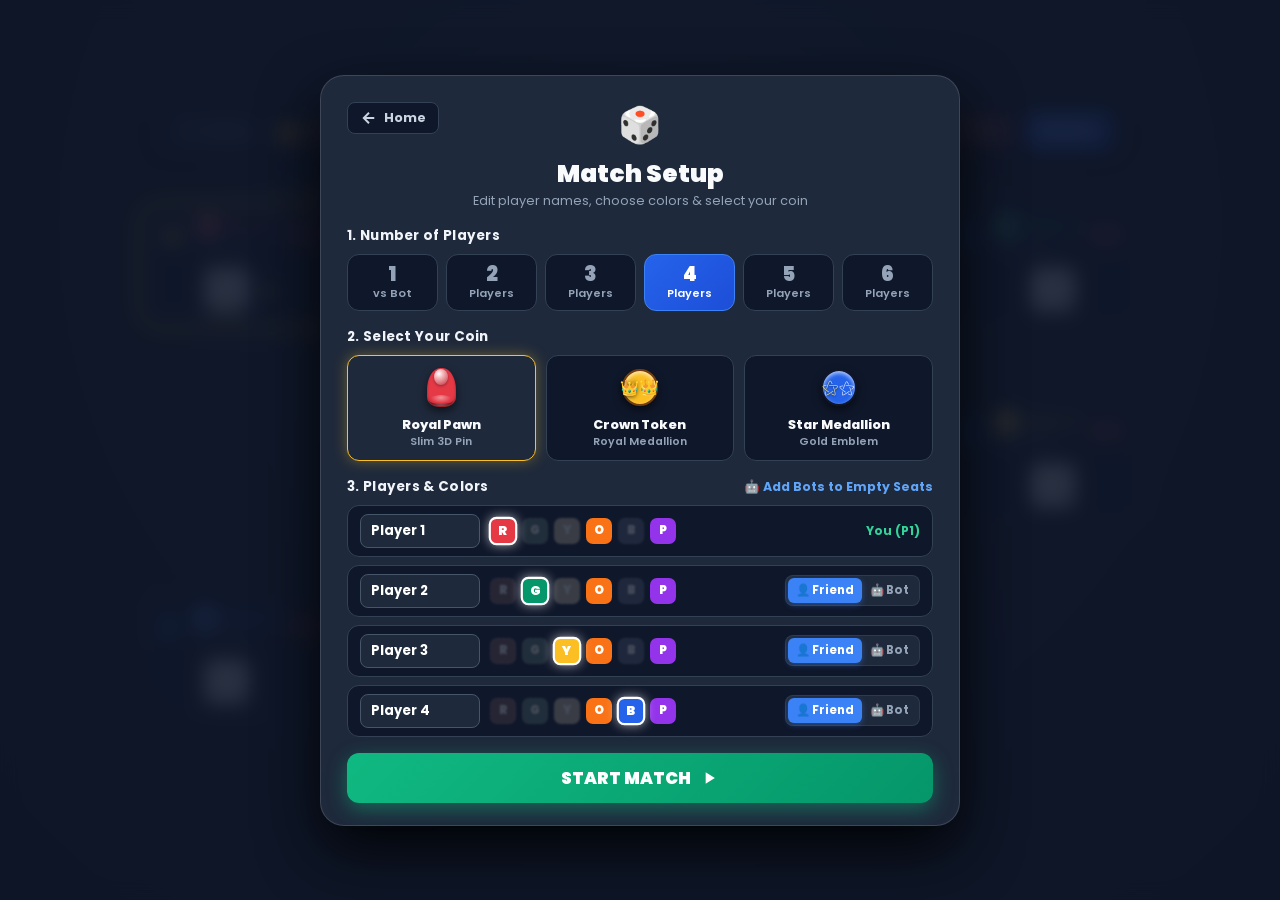
==== commit e9d5b170: "Back key Updated" ====
--- a/games/Ludo/Ludo.html
+++ b/games/Ludo/Ludo.html
@@ -16,9 +16,9 @@
     <!-- TOP NAVIGATION HEADER -->
     <header class="gamezone-header">
       <div class="header-left">
-        <a href="../../index.html" class="portal-back-btn" title="Back to Game Zone Hub">
+        <a href="../../index.html" class="portal-back-btn" title="Back to Game Zone Home">
           <svg width="18" height="18" viewBox="0 0 24 24" fill="none" stroke="currentColor" stroke-width="2.5"><path d="M19 12H5M12 19l-7-7 7-7"/></svg>
-          <span>Game Zone</span>
+          <span>Home</span>
         </a>
         <div class="game-brand">
           <span class="brand-crown">👑</span>
@@ -31,6 +31,7 @@
         <div class="active-badge bot-badge" id="hud-diff-badge" style="display: none;">Hard Bot</div>
         <button id="btn-mobile-help" class="btn btn-secondary" onclick="LudoModule.openMobileGuide()" title="How to play on Phone">📱 Mobile</button>
         <button id="btn-open-lobby" class="btn btn-secondary" onclick="LudoModule.openLobby()">⚙ Match Setup</button>
+        <button id="btn-quit" class="btn btn-quit" onclick="LudoModule.confirmQuit()">🚪 Quit</button>
         <button id="btn-reset" class="btn btn-primary" onclick="LudoModule.confirmRestart()">Restart</button>
       </div>
     </header>
@@ -54,6 +55,7 @@
           <button class="seat-exit-btn" id="exit-btn-0" title="Exit match" onclick="LudoModule.confirmPlayerExit(0)">Exit</button>
         </div>
         
+        <!-- Edge-Cut 3D Realistic Dice Dock -->
         <div class="corner-dice-dock" id="dice-dock-0" onclick="LudoModule.triggerSlotDice(0)">
           <div class="dice-scene">
             <div class="cube-dice show-1" id="dice-cube-0">
@@ -244,14 +246,18 @@
   </div>
 
   <!-- =========================================================
-       PRE-MATCH SETUP LOBBY MODAL (1 to 6 Players)
+       PRE-MATCH SETUP LOBBY MODAL (With Back to Home Button)
        ========================================================= -->
   <div id="lobby-modal" class="modal-overlay">
     <div class="lobby-card">
       <div class="lobby-header">
+        <button class="lobby-back-btn" onclick="LudoModule.lobbyBack()" title="Back to Home Page">
+          <svg width="18" height="18" viewBox="0 0 24 24" fill="none" stroke="currentColor" stroke-width="2.5"><path d="M19 12H5M12 19l-7-7 7-7"/></svg>
+          <span>Home</span>
+        </button>
         <span class="lobby-icon">🎲</span>
         <h2>Match Setup</h2>
-        <p>Edit player names, pick exclusive colors & choose coin style</p>
+        <p>Edit player names, choose colors & select your coin</p>
       </div>
 
       <!-- Step 1: Number of Players (1 to 6) -->
@@ -289,7 +295,6 @@
       <div class="lobby-section">
         <label class="section-label">2. Select Your Coin</label>
         <div class="coin-style-options" id="coin-style-selector">
-          <!-- Option 1: Slim Royal Pawn (Default Best) -->
           <div class="coin-option-card active" data-style="pawn" onclick="LudoModule.setCoinStyle('pawn')">
             <div class="coin-preview-box">
               <div class="token-demo token-style-pawn color-red"></div>
@@ -300,7 +305,6 @@
             </div>
           </div>
 
-          <!-- Option 2: Crown Sovereign Token -->
           <div class="coin-option-card" data-style="crown" onclick="LudoModule.setCoinStyle('crown')">
             <div class="coin-preview-box">
               <div class="token-demo token-style-crown color-yellow">👑</div>
@@ -311,7 +315,6 @@
             </div>
           </div>
 
-          <!-- Option 3: Celestial Star Medallion -->
           <div class="coin-option-card" data-style="star" onclick="LudoModule.setCoinStyle('star')">
             <div class="coin-preview-box">
               <div class="token-demo token-style-star color-blue">⚝</div>
@@ -380,7 +383,7 @@
     </div>
   </div>
 
-  <!-- CLEAN & DIRECT EXIT CONFIRMATION MODAL -->
+  <!-- EXIT CONFIRMATION MODAL -->
   <div id="exit-modal" class="modal-overlay hidden">
     <div class="modal-card mini-card">
       <div class="exit-warn-icon">⚠️</div>
@@ -393,7 +396,7 @@
     </div>
   </div>
 
-  <!-- CLEAN & DIRECT RESTART CONFIRMATION MODAL -->
+  <!-- RESTART CONFIRMATION MODAL -->
   <div id="restart-modal" class="modal-overlay hidden">
     <div class="modal-card mini-card">
       <div class="exit-warn-icon">🔄</div>
@@ -402,6 +405,19 @@
       <div class="modal-actions">
         <button class="btn btn-secondary" onclick="LudoModule.cancelRestart()">Cancel</button>
         <button class="btn btn-primary" onclick="LudoModule.executeRestart()">Confirm</button>
+      </div>
+    </div>
+  </div>
+
+  <!-- QUIT MATCH CONFIRMATION MODAL (Returns to Match Setup) -->
+  <div id="quit-modal" class="modal-overlay hidden">
+    <div class="modal-card mini-card">
+      <div class="exit-warn-icon">🚪</div>
+      <h3>Quit Match?</h3>
+      <p>Are you sure you want to quit? You will return to the match setup.</p>
+      <div class="modal-actions">
+        <button class="btn btn-secondary" onclick="LudoModule.cancelQuit()">Cancel</button>
+        <button class="btn btn-danger" onclick="LudoModule.executeQuit()">Confirm Quit</button>
       </div>
     </div>
   </div>
--- a/games/Ludo/Ludo.css
+++ b/games/Ludo/Ludo.css
@@ -1,5 +1,5 @@
 /* =========================================================================
-   LUDO.CSS - Architecture: Centered Coins, Fixed Stars, 3D Dice & 6 Players
+   LUDO.CSS - Architecture: Vibrant Glorious Palette, Quit Flow & Fixed Stars
    ========================================================================= */
 
 * {
@@ -12,32 +12,32 @@
 }
 
 :root {
-  /* High-Contrast Saturated Jewel Pigments */
-  --red: #dc2626;
-  --red-deep: #881337;
-
-  --blue: #1d4ed8;
-  --blue-deep: #172554;
-
-  --green: #15803d;
-  --green-deep: #052e16;
-
-  /* True Radiant Pure Cadmium Yellow */
-  --yellow: #eab308;
-  --yellow-deep: #a16207;
-
-  --purple: #7e22ce;
-  --purple-deep: #3b0764;
-
-  --orange: #ea580c;
-  --orange-deep: #7c2d12;
+  /* DARK, VIBRANT & GLORIOUS JEWEL PIGMENTS */
+  --red: #e63946;
+  --red-deep: #7f1d1d;
+
+  --blue: #2563eb;
+  --blue-deep: #1e3a8a;
+
+  --green: #059669;
+  --green-deep: #064e3b;
+
+  /* Glorious Pure Cadmium Golden Yellow */
+  --yellow: #fbbf24;
+  --yellow-deep: #b45309;
+
+  --purple: #9333ea;
+  --purple-deep: #581c87;
+
+  --orange: #f97316;
+  --orange-deep: #9a3412;
 
   --track-border: #475569;
   --board-bg: #ffffff;
 }
 
 body {
-  background: radial-gradient(circle at 50% 30%, #1e293b 0%, #090d16 100%);
+  background: radial-gradient(circle at 50% 25%, #1e293b 0%, #090d16 100%);
   color: #f8fafc;
   min-height: 100vh;
   display: flex;
@@ -62,12 +62,12 @@
   display: flex;
   justify-content: space-between;
   align-items: center;
-  background: rgba(15, 23, 42, 0.88);
-  backdrop-filter: blur(12px);
+  background: rgba(15, 23, 42, 0.9);
+  backdrop-filter: blur(14px);
   padding: 10px 18px;
   border-radius: 14px;
   border: 1px solid rgba(255, 255, 255, 0.12);
-  box-shadow: 0 4px 20px rgba(0, 0, 0, 0.45);
+  box-shadow: 0 6px 24px rgba(0, 0, 0, 0.5);
   flex-wrap: wrap;
   gap: 10px;
 }
@@ -95,7 +95,7 @@
   gap: 8px;
   font-size: 1.35rem;
   font-weight: 900;
-  background: linear-gradient(135deg, #facc15, #ef4444);
+  background: linear-gradient(135deg, #fbbf24, #ef4444);
   -webkit-background-clip: text;
   -webkit-text-fill-color: transparent;
 }
@@ -103,7 +103,7 @@
 .header-controls { display: flex; align-items: center; gap: 8px; flex-wrap: wrap; }
 
 .active-badge {
-  background: rgba(30, 41, 59, 0.8);
+  background: rgba(30, 41, 59, 0.85);
   border: 1px solid rgba(255, 255, 255, 0.12);
   color: #cbd5e1;
   font-size: 0.76rem;
@@ -111,7 +111,7 @@
   padding: 5px 12px;
   border-radius: 16px;
 }
-.active-badge.bot-badge { border-color: rgba(234, 179, 8, 0.4); color: #facc15; }
+.active-badge.bot-badge { border-color: rgba(251, 191, 36, 0.4); color: #fbbf24; }
 
 .btn {
   display: inline-flex;
@@ -133,12 +133,22 @@
 .btn-secondary { background: #334155; color: #e2e8f0; border: 1px solid rgba(255, 255, 255, 0.08); }
 .btn-secondary:hover { background: #475569; color: white; }
 
+.btn-quit {
+  background: rgba(239, 68, 68, 0.2);
+  border: 1px solid rgba(239, 68, 68, 0.4);
+  color: #fca5a5;
+  font-weight: 800;
+}
+.btn-quit:hover {
+  background: #dc2626;
+  color: white;
+  box-shadow: 0 4px 12px rgba(220, 38, 38, 0.45);
+}
+
 .btn-danger { background: #dc2626; color: white; font-weight: 800; }
 .btn-danger:hover { background: #b91c1c; }
 
-/* =========================================================
-   ARENA STAGE (Flexible 1-6 Player Layout)
-   ========================================================= */
+/* Arena Stage */
 .arena-stage {
   display: grid;
   grid-template-columns: 180px auto 180px;
@@ -177,9 +187,7 @@
   position: relative;
 }
 
-/* =========================================================
-   TRACK CELLS & FIXED PERMANENTLY CENTERED STAR (⚝)
-   ========================================================= */
+/* Track Cells & Fixed Star */
 .cell {
   position: relative;
   background: #ffffff;
@@ -187,7 +195,7 @@
   overflow: visible;
 }
 
-/* FIXED CENTERED STAR: Absolutely positioned so tokens NEVER displace it */
+/* FIXED CENTERED STAR: NEVER displaced by coins */
 .cell.star-cell::before {
   content: "⚝";
   position: absolute;
@@ -197,15 +205,15 @@
   font-size: clamp(20px, 3vw, 28px);
   font-weight: 900;
   line-height: 1;
-  color: #facc15;
-  text-shadow: 0 1px 3px rgba(161, 98, 7, 0.9);
+  color: #f59e0b;
+  text-shadow: 0 1px 3px rgba(180, 83, 9, 0.9), 0 0 8px rgba(251, 191, 36, 0.5);
   pointer-events: none;
   z-index: 1;
 }
 
 .cell.start-cell::after, .cell.start-cell::before { display: none !important; }
 
-/* Color Utility Classes */
+/* Glorious Colors */
 .color-red { background: var(--red) !important; color: white; }
 .color-blue { background: var(--blue) !important; color: white; }
 .color-green { background: var(--green) !important; color: white; }
@@ -213,9 +221,7 @@
 .color-purple { background: var(--purple) !important; color: white; }
 .color-orange { background: var(--orange) !important; color: white; }
 
-/* =========================================================
-   HOME BASES - PRISTINE, CLEAN, ZERO MARKS
-   ========================================================= */
+/* Home Bases - Clean & Radiant */
 .home-zone { display: flex; justify-content: center; align-items: center; padding: 7.5%; }
 .home-zone.slot-0 { grid-column: 1 / span 6; grid-row: 1 / span 6; }
 .home-zone.slot-1 { grid-column: 10 / span 6; grid-row: 1 / span 6; }
@@ -248,9 +254,7 @@
   z-index: 2;
 }
 
-/* =========================================================
-   CENTER FINISH ZONE - SEAMLESS, CLEAN, NO DASHED MARKS
-   ========================================================= */
+/* Center Finish Zone */
 .center-finish-zone {
   grid-column: 7 / span 3;
   grid-row: 7 / span 3;
@@ -302,9 +306,7 @@
   box-shadow: 0 2px 4px rgba(0,0,0,0.5);
 }
 
-/* =========================================================
-   PERFECTLY CENTERED COINS & SYMMETRICAL MULTI-STACKS
-   ========================================================= */
+/* Centered Coins */
 .tokens-stack {
   position: absolute;
   inset: 0;
@@ -314,7 +316,6 @@
   z-index: 4;
 }
 
-/* Base Token Style */
 .token {
   position: absolute;
   pointer-events: auto;
@@ -325,44 +326,27 @@
   transition: transform 0.16s cubic-bezier(0.34, 1.56, 0.64, 1);
 }
 
-/* SINGLE COIN: Always dead center in the cell! */
-.tokens-stack .token:only-child {
+.tokens-stack .token:only-child,
+.token-pocket .token {
   top: 50%;
   left: 50%;
   transform: translate(-50%, -50%);
 }
 
-/* Coin inside Home Pocket: Dead Center */
-.token-pocket .token {
-  position: absolute;
-  top: 50%;
-  left: 50%;
-  transform: translate(-50%, -50%);
-}
-
-/* MULTIPLE COINS IN ONE CELL (2, 3, or 4): Symmetrically clustered */
 .tokens-stack .token:nth-child(1):not(:only-child) {
-  top: 30%;
-  left: 30%;
-  transform: translate(-50%, -50%) scale(0.72);
+  top: 30%; left: 30%; transform: translate(-50%, -50%) scale(0.72);
 }
 .tokens-stack .token:nth-child(2):not(:only-child) {
-  top: 30%;
-  left: 70%;
-  transform: translate(-50%, -50%) scale(0.72);
+  top: 30%; left: 70%; transform: translate(-50%, -50%) scale(0.72);
 }
 .tokens-stack .token:nth-child(3):not(:only-child) {
-  top: 70%;
-  left: 30%;
-  transform: translate(-50%, -50%) scale(0.72);
+  top: 70%; left: 30%; transform: translate(-50%, -50%) scale(0.72);
 }
 .tokens-stack .token:nth-child(4):not(:only-child) {
-  top: 70%;
-  left: 70%;
-  transform: translate(-50%, -50%) scale(0.72);
-}
-
-/* OPTION 1: 3D Slim Royal Pawn (Default Best) */
+  top: 70%; left: 70%; transform: translate(-50%, -50%) scale(0.72);
+}
+
+/* 3 Selectable Coin Styles */
 .token-style-pawn {
   width: 66%;
   height: 90%;
@@ -380,40 +364,24 @@
   border-bottom: 2px solid rgba(0, 0, 0, 0.35); z-index: 1;
 }
 
-/* OPTION 2: Crown Sovereign Token */
 .token-style-crown {
-  width: 82%;
-  height: 82%;
-  border-radius: 50%;
+  width: 82%; height: 82%; border-radius: 50%;
   box-shadow: 0 4px 8px rgba(0,0,0,0.5), inset 0 2px 4px rgba(255,255,255,0.7);
-  border: 2px solid #facc15;
-  font-size: 0.85rem;
+  border: 2px solid #fbbf24;
 }
 .token-style-crown::before {
-  content: "👑";
-  font-size: 0.95rem;
-  filter: drop-shadow(0 1px 2px rgba(0,0,0,0.6));
-}
-
-/* OPTION 3: Celestial Star Medallion */
+  content: "👑"; font-size: 0.95rem; filter: drop-shadow(0 1px 2px rgba(0,0,0,0.6));
+}
+
 .token-style-star {
-  width: 82%;
-  height: 82%;
-  border-radius: 50%;
+  width: 82%; height: 82%; border-radius: 50%;
   box-shadow: 0 4px 8px rgba(0,0,0,0.5), inset 0 2px 4px rgba(255,255,255,0.7);
-  border: 2px solid #facc15;
-  font-size: 0.95rem;
-  color: #ffffff;
-  font-weight: 900;
+  border: 2px solid #fbbf24;
 }
 .token-style-star::before {
-  content: "⚝";
-  font-size: 1.05rem;
-  color: #fef08a;
-  text-shadow: 0 1px 2px rgba(0,0,0,0.6);
-}
-
-/* Color schemes for coins */
+  content: "⚝"; font-size: 1.05rem; color: #fef08a; text-shadow: 0 1px 2px rgba(0,0,0,0.6);
+}
+
 .token.red-piece, .token-demo.color-red {
   background: linear-gradient(135deg, #ef4444 0%, #b91c1c 50%, var(--red-deep) 100%);
   border-color: #4c0519;
@@ -423,15 +391,15 @@
   border-color: #0f172a;
 }
 .token.green-piece, .token-demo.color-green {
-  background: linear-gradient(135deg, #22c55e 0%, #15803d 50%, var(--green-deep) 100%);
+  background: linear-gradient(135deg, #10b981 0%, #059669 50%, var(--green-deep) 100%);
   border-color: #022c22;
 }
 .token.yellow-piece, .token-demo.color-yellow {
-  background: linear-gradient(135deg, #fef08a 0%, #eab308 45%, var(--yellow-deep) 100%);
+  background: linear-gradient(135deg, #fef08a 0%, #f59e0b 45%, var(--yellow-deep) 100%);
   border-color: #713f12;
 }
 .token.purple-piece, .token-demo.color-purple {
-  background: linear-gradient(135deg, #c084fc 0%, #7e22ce 50%, var(--purple-deep) 100%);
+  background: linear-gradient(135deg, #c084fc 0%, #9333ea 50%, var(--purple-deep) 100%);
   border-color: #2e1065;
 }
 .token.orange-piece, .token-demo.color-orange {
@@ -439,11 +407,10 @@
   border-color: #431407;
 }
 
-/* Move Pulse Ring (Single Token Centered Vertical Bounce) */
 .tokens-stack .token:only-child.highlight-move,
 .token-pocket .token.highlight-move {
   animation: slim-pawn-bounce-single 0.8s infinite alternate ease-in-out;
-  box-shadow: 0 0 0 3px #ffffff, 0 0 16px 4px #facc15;
+  box-shadow: 0 0 0 3px #ffffff, 0 0 16px 4px #fbbf24;
   z-index: 30;
 }
 @keyframes slim-pawn-bounce-single {
@@ -453,7 +420,7 @@
 
 .tokens-stack .token:not(:only-child).highlight-move {
   animation: slim-pawn-pulse-stacked 0.8s infinite alternate ease-in-out;
-  box-shadow: 0 0 0 2px #ffffff, 0 0 12px 3px #facc15;
+  box-shadow: 0 0 0 2px #ffffff, 0 0 12px 3px #fbbf24;
   z-index: 30;
 }
 @keyframes slim-pawn-pulse-stacked {
@@ -461,9 +428,7 @@
   100% { transform: translate(-50%, -50%) scale(0.88); }
 }
 
-/* =========================================================
-   CORNER PROFILES (Badge with Embedded Color Letter & Exit Button)
-   ========================================================= */
+/* Corner Profiles */
 .corner-profile {
   display: flex;
   flex-direction: column;
@@ -485,7 +450,7 @@
   gap: 6px;
 }
 
-.corner-profile.active-turn { box-shadow: 0 0 22px rgba(250, 204, 21, 0.55); border-color: #facc15; }
+.corner-profile.active-turn { box-shadow: 0 0 22px rgba(251, 191, 36, 0.55); border-color: #fbbf24; }
 
 .corner-profile.player-exited {
   opacity: 0.32 !important;
@@ -540,15 +505,9 @@
   cursor: pointer;
   transition: all 0.18s ease;
 }
-.seat-exit-btn:hover {
-  background: #dc2626;
-  color: white;
-  transform: scale(1.05);
-}
-
-/* =========================================================
-   EDGE-CUT (CHAMFERED) 3D REALISTIC DICE
-   ========================================================= */
+.seat-exit-btn:hover { background: #dc2626; color: white; transform: scale(1.05); }
+
+/* 3D Dice */
 .corner-dice-dock {
   display: flex;
   align-items: center;
@@ -560,7 +519,7 @@
 
 .turn-pointer {
   font-size: 1.15rem;
-  color: #facc15;
+  color: #fbbf24;
   visibility: hidden;
   animation: pulse-arrow 0.6s infinite alternate;
 }
@@ -654,7 +613,7 @@
   pointer-events: none;
 }
 .corner-profile.active-turn .dice-shadow {
-  background: radial-gradient(ellipse, rgba(250, 204, 21, 0.45) 0%, transparent 75%);
+  background: radial-gradient(ellipse, rgba(251, 191, 36, 0.45) 0%, transparent 75%);
 }
 .dice-shadow.rolling-shadow { animation: shadow-bounce 0.55s ease-in-out infinite alternate; }
 @keyframes shadow-bounce {
@@ -667,9 +626,7 @@
   background: rgba(15, 23, 42, 0.85); padding: 8px 18px; border-radius: 20px; font-size: 0.85rem; font-weight: 600; border: 1px solid rgba(255,255,255,0.08);
 }
 
-/* =========================================================
-   LOBBY SETUP MODAL (1 to 6 Players)
-   ========================================================= */
+/* Lobby Modal & Back Button */
 .modal-overlay {
   position: fixed; inset: 0; background: rgba(15, 23, 42, 0.88); backdrop-filter: blur(10px);
   display: flex; justify-content: center; align-items: center; z-index: 1000; padding: 16px; overflow-y: auto;
@@ -680,11 +637,30 @@
   background: #1e293b; border-radius: 24px; border: 1px solid rgba(255, 255, 255, 0.14);
   box-shadow: 0 24px 60px rgba(0, 0, 0, 0.85); max-width: 640px; width: 100%;
   padding: 22px 26px; display: flex; flex-direction: column; gap: 16px;
-  animation: slide-up 0.25s ease-out; margin: auto;
+  animation: slide-up 0.25s ease-out; margin: auto; position: relative;
 }
 @keyframes slide-up { from { opacity: 0; transform: translateY(18px); } to { opacity: 1; transform: translateY(0); } }
 
-.lobby-header { text-align: center; }
+.lobby-header { text-align: center; position: relative; }
+.lobby-back-btn {
+  position: absolute;
+  left: 0;
+  top: 4px;
+  background: #0f172a;
+  border: 1px solid #334155;
+  color: #cbd5e1;
+  padding: 6px 12px;
+  border-radius: 8px;
+  display: flex;
+  align-items: center;
+  gap: 6px;
+  font-size: 0.8rem;
+  font-weight: 700;
+  cursor: pointer;
+  transition: all 0.2s ease;
+}
+.lobby-back-btn:hover { background: #334155; color: white; transform: translateX(-2px); }
+
 .lobby-icon { font-size: 2.2rem; display: block; margin-bottom: 4px; }
 .lobby-header h2 { font-size: 1.55rem; font-weight: 900; color: #f8fafc; }
 .lobby-header p { font-size: 0.8rem; color: #94a3b8; }
@@ -696,7 +672,6 @@
 .text-link-btn { background: none; border: none; color: #60a5fa; font-size: 0.78rem; font-weight: 700; cursor: pointer; }
 .text-link-btn:hover { text-decoration: underline; color: #93c5fd; }
 
-/* 6 Player Count Buttons Grid */
 .player-count-pills { display: grid; grid-template-columns: repeat(6, 1fr); gap: 8px; }
 .pill-btn { background: #0f172a; border: 1px solid #334155; border-radius: 12px; padding: 8px 4px; display: flex; flex-direction: column; align-items: center; cursor: pointer; color: #94a3b8; }
 .pill-btn:hover { border-color: #64748b; background: #1e293b; color: white; }
@@ -704,7 +679,6 @@
 .pill-btn .count-num { font-size: 1.25rem; font-weight: 900; line-height: 1.1; }
 .pill-btn .count-desc { font-size: 0.7rem; font-weight: 600; }
 
-/* 3 SELECTABLE COIN OPTIONS IN LOBBY */
 .coin-style-options {
   display: grid;
   grid-template-columns: repeat(3, 1fr);
@@ -723,51 +697,20 @@
   cursor: pointer;
   transition: all 0.2s ease;
 }
-
-.coin-option-card:hover {
-  background: #1e293b;
-  border-color: #64748b;
-  transform: translateY(-2px);
-}
-
-.coin-option-card.active {
-  border-color: #facc15;
-  background: #1e293b;
-  box-shadow: 0 0 14px rgba(250, 204, 21, 0.35);
-}
-
-.coin-preview-box {
-  width: 44px;
-  height: 44px;
-  display: flex;
-  justify-content: center;
-  align-items: center;
-}
-
-.token-demo {
-  position: relative;
-  display: flex;
-  justify-content: center;
-  align-items: center;
-}
-
-.coin-option-text {
-  display: flex;
-  flex-direction: column;
-  align-items: center;
-  text-align: center;
-}
+.coin-option-card:hover { background: #1e293b; border-color: #64748b; transform: translateY(-2px); }
+.coin-option-card.active { border-color: #fbbf24; background: #1e293b; box-shadow: 0 0 14px rgba(251, 191, 36, 0.35); }
+
+.coin-preview-box { width: 44px; height: 44px; display: flex; justify-content: center; align-items: center; }
+.token-demo { position: relative; display: flex; justify-content: center; align-items: center; }
+.coin-option-text { display: flex; flex-direction: column; align-items: center; text-align: center; }
 .coin-title { font-size: 0.8rem; font-weight: 800; color: #f8fafc; }
 .coin-sub { font-size: 0.68rem; color: #94a3b8; font-weight: 600; }
 
-/* Seat Row with Name Input & Exclusive Blurred Color Chips */
 .seats-config-list { display: flex; flex-direction: column; gap: 8px; }
-
 .seat-row-card {
   background: #0f172a; border: 1px solid #334155; border-radius: 12px; padding: 8px 12px;
   display: flex; justify-content: space-between; align-items: center; flex-wrap: wrap; gap: 8px;
 }
-
 .seat-left-group { display: flex; align-items: center; gap: 10px; }
 
 .seat-name-input {
@@ -777,7 +720,6 @@
 .seat-name-input:focus { border-color: #3b82f6; box-shadow: 0 0 0 2px rgba(59, 130, 246, 0.4); }
 
 .seat-color-chips { display: flex; align-items: center; gap: 6px; }
-
 .mini-color-chip {
   width: 26px; height: 26px; border-radius: 7px; display: flex; justify-content: center; align-items: center;
   font-size: 0.72rem; font-weight: 900; color: #ffffff; cursor: pointer; border: 2px solid transparent;
@@ -789,7 +731,7 @@
 .role-toggle-group { display: flex; background: #1e293b; border-radius: 8px; padding: 2px; border: 1px solid rgba(255, 255, 255, 0.08); }
 .role-btn { background: none; border: none; padding: 4px 8px; border-radius: 6px; font-size: 0.72rem; font-weight: 700; color: #94a3b8; cursor: pointer; }
 .role-btn.active { background: #3b82f6; color: white; box-shadow: 0 2px 6px rgba(59, 130, 246, 0.4); }
-.role-btn.bot-active { background: #facc15; color: #0f172a; }
+.role-btn.bot-active { background: #fbbf24; color: #0f172a; }
 
 .difficulty-pills { display: grid; grid-template-columns: repeat(4, 1fr); gap: 8px; }
 .diff-btn { background: #0f172a; border: 1px solid #334155; border-radius: 12px; padding: 8px 6px; display: flex; align-items: center; justify-content: center; gap: 6px; cursor: pointer; color: #cbd5e1; }
@@ -817,7 +759,7 @@
 .modal-card.mini-card { max-width: 340px; padding: 22px 24px; }
 .exit-warn-icon, .mobile-guide-icon { font-size: 2.3rem; margin-bottom: 6px; }
 .trophy-emoji { font-size: 3.2rem; margin-bottom: 8px; }
-.modal-card h2 { color: #facc15; font-size: 1.7rem; font-weight: 900; }
+.modal-card h2 { color: #fbbf24; font-size: 1.7rem; font-weight: 900; }
 .modal-card h3 { color: #f87171; font-size: 1.25rem; font-weight: 800; margin-bottom: 6px; }
 .modal-card p { color: #cbd5e1; margin-bottom: 18px; font-size: 0.88rem; }
 .modal-actions { display: flex; gap: 12px; justify-content: center; }
@@ -826,7 +768,6 @@
 .mobile-guide-content ol { padding-left: 20px; display: flex; flex-direction: column; gap: 8px; margin-top: 8px; }
 .mobile-guide-content code { background: #0f172a; padding: 2px 6px; border-radius: 4px; color: #60a5fa; }
 
-/* Responsive Mobile Layout */
 @media (max-width: 768px) {
   body { padding: 4px; }
   .arena-stage {
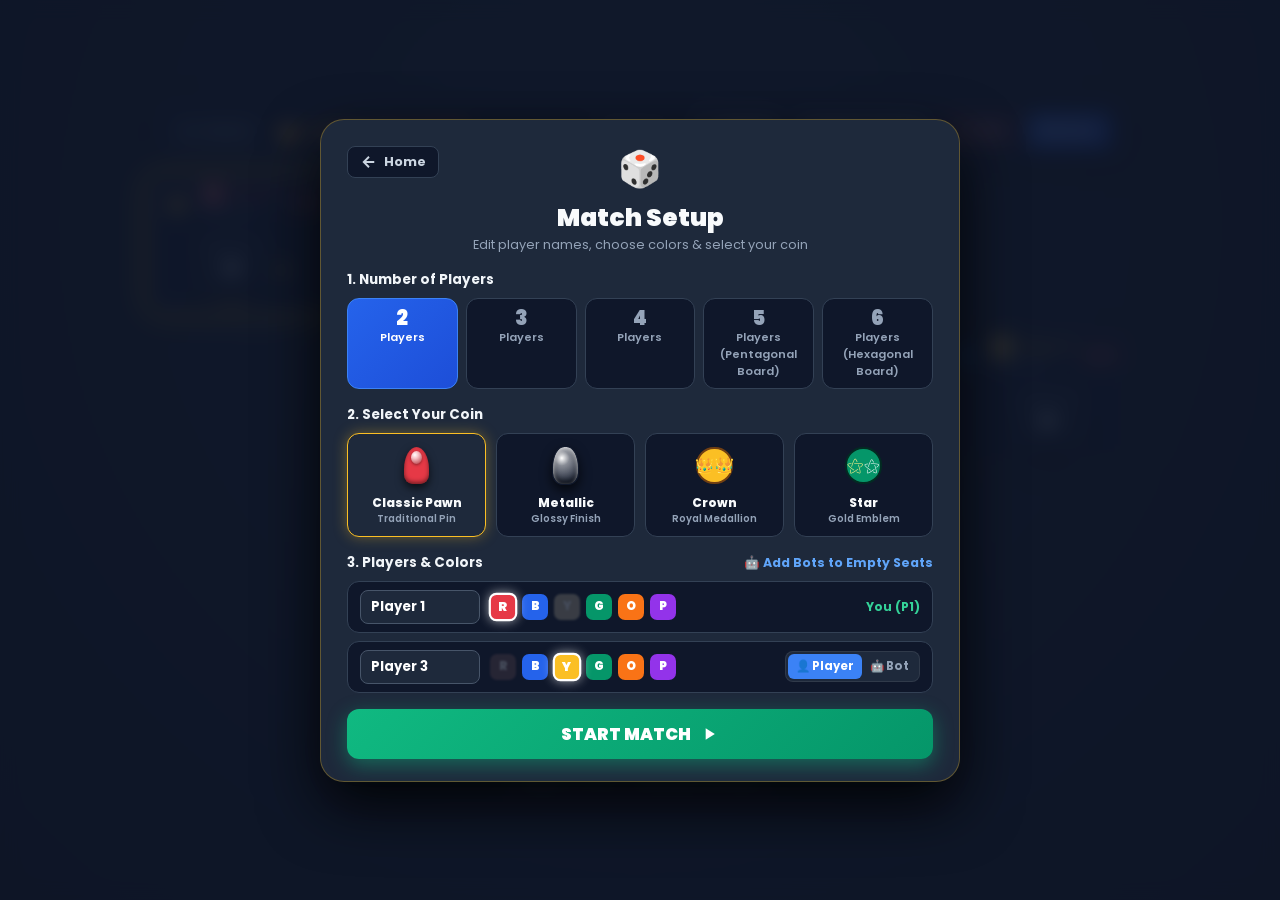
==== commit b4480abc: "New games has been added and updated the existing ones" ====
--- a/games/Ludo/Ludo.html
+++ b/games/Ludo/Ludo.html
@@ -27,7 +27,7 @@
       </div>
 
       <div class="header-controls">
-        <div class="active-badge" id="hud-mode-badge">4 Players</div>
+        <div class="active-badge" id="hud-mode-badge">2 Players</div>
         <div class="active-badge bot-badge" id="hud-diff-badge" style="display: none;">Hard Bot</div>
         <button id="btn-mobile-help" class="btn btn-secondary" onclick="LudoModule.openMobileGuide()" title="How to play on Phone">📱 Mobile</button>
         <button id="btn-open-lobby" class="btn btn-secondary" onclick="LudoModule.openLobby()">⚙ Match Setup</button>
@@ -36,10 +36,10 @@
       </div>
     </header>
 
-    <!-- MAIN ARENA STAGE (Up to 6 Player Stations + Ludo Board) -->
-    <main class="arena-stage">
+    <!-- MAIN ARENA STAGE -->
+    <main class="arena-stage" id="arena-stage">
       
-      <!-- Slot 0: Top-Left (Player 1) -->
+      <!-- Slot 0 -->
       <div class="corner-profile slot-card-0" id="profile-slot-0">
         <div class="profile-header-row">
           <div class="avatar-card">
@@ -55,7 +55,6 @@
           <button class="seat-exit-btn" id="exit-btn-0" title="Exit match" onclick="LudoModule.confirmPlayerExit(0)">Exit</button>
         </div>
         
-        <!-- Edge-Cut 3D Realistic Dice Dock -->
         <div class="corner-dice-dock" id="dice-dock-0" onclick="LudoModule.triggerSlotDice(0)">
           <div class="dice-scene">
             <div class="cube-dice show-1" id="dice-cube-0">
@@ -63,7 +62,11 @@
               <div class="cube-face face-back"><span class="pip pip-tl"></span><span class="pip pip-tr"></span><span class="pip pip-ml"></span><span class="pip pip-mr"></span><span class="pip pip-bl"></span><span class="pip pip-br"></span></div>
               <div class="cube-face face-right"><span class="pip pip-tl"></span><span class="pip pip-c"></span><span class="pip pip-br"></span></div>
               <div class="cube-face face-left"><span class="pip pip-tl"></span><span class="pip pip-tr"></span><span class="pip pip-bl"></span><span class="pip pip-br"></span></div>
-              <div class="cube-face face-top"><span class="pip pip-tl"></span><span class="pip pip-tr"></span><span class="pip pip-c"></span><span class="pip pip-bl"></span><span class="pip pip-br"></span></div>
+              <div class="cube-face face-top">
+                <span class="pip pip-tl"></span><span class="pip pip-tr"></span>
+                <span class="pip pip-c"></span>
+                <span class="pip pip-bl"></span><span class="pip pip-br"></span>
+              </div>
               <div class="cube-face face-bottom"><span class="pip pip-tl"></span><span class="pip pip-br"></span></div>
             </div>
             <div class="dice-shadow" id="dice-shadow-0"></div>
@@ -72,14 +75,14 @@
         </div>
       </div>
 
-      <!-- Slot 1: Top-Right (Player 2) -->
+      <!-- Slot 1 -->
       <div class="corner-profile slot-card-1" id="profile-slot-1">
         <div class="profile-header-row">
           <div class="avatar-card">
             <div class="avatar-icon" id="avatar-slot-1">👤</div>
             <div class="player-meta">
               <div class="player-name-wrap">
-                <span class="player-color-box" id="box-badge-slot-1">G</span>
+                <span class="player-color-box" id="box-badge-slot-1">B</span>
                 <span class="player-name" id="name-slot-1">Player 2</span>
               </div>
               <span class="player-score" id="score-slot-1">0/4 Home</span>
@@ -96,7 +99,11 @@
               <div class="cube-face face-back"><span class="pip pip-tl"></span><span class="pip pip-tr"></span><span class="pip pip-ml"></span><span class="pip pip-mr"></span><span class="pip pip-bl"></span><span class="pip pip-br"></span></div>
               <div class="cube-face face-right"><span class="pip pip-tl"></span><span class="pip pip-c"></span><span class="pip pip-br"></span></div>
               <div class="cube-face face-left"><span class="pip pip-tl"></span><span class="pip pip-tr"></span><span class="pip pip-bl"></span><span class="pip pip-br"></span></div>
-              <div class="cube-face face-top"><span class="pip pip-tl"></span><span class="pip pip-tr"></span><span class="pip pip-c"></span><span class="pip pip-bl"></span><span class="pip pip-br"></span></div>
+              <div class="cube-face face-top">
+                <span class="pip pip-tl"></span><span class="pip pip-tr"></span>
+                <span class="pip pip-c"></span>
+                <span class="pip pip-bl"></span><span class="pip pip-br"></span>
+              </div>
               <div class="cube-face face-bottom"><span class="pip pip-tl"></span><span class="pip pip-br"></span></div>
             </div>
             <div class="dice-shadow" id="dice-shadow-1"></div>
@@ -104,7 +111,7 @@
         </div>
       </div>
 
-      <!-- Slot 5: Middle-Left (Player 6 in 6P mode) -->
+      <!-- Slot 5 -->
       <div class="corner-profile slot-card-5" id="profile-slot-5">
         <div class="profile-header-row">
           <div class="avatar-card">
@@ -127,7 +134,11 @@
               <div class="cube-face face-back"><span class="pip pip-tl"></span><span class="pip pip-tr"></span><span class="pip pip-ml"></span><span class="pip pip-mr"></span><span class="pip pip-bl"></span><span class="pip pip-br"></span></div>
               <div class="cube-face face-right"><span class="pip pip-tl"></span><span class="pip pip-c"></span><span class="pip pip-br"></span></div>
               <div class="cube-face face-left"><span class="pip pip-tl"></span><span class="pip pip-tr"></span><span class="pip pip-bl"></span><span class="pip pip-br"></span></div>
-              <div class="cube-face face-top"><span class="pip pip-tl"></span><span class="pip pip-tr"></span><span class="pip pip-c"></span><span class="pip pip-bl"></span><span class="pip pip-br"></span></div>
+              <div class="cube-face face-top">
+                <span class="pip pip-tl"></span><span class="pip pip-tr"></span>
+                <span class="pip pip-c"></span>
+                <span class="pip pip-bl"></span><span class="pip pip-br"></span>
+              </div>
               <div class="cube-face face-bottom"><span class="pip pip-tl"></span><span class="pip pip-br"></span></div>
             </div>
             <div class="dice-shadow" id="dice-shadow-5"></div>
@@ -138,10 +149,10 @@
 
       <!-- Ludo Board Container -->
       <div class="board-container">
-        <div id="ludo-board" class="ludo-board"></div>
-      </div>
-
-      <!-- Slot 2: Middle-Right (Player 3 in 6P mode / Bottom-Right in 4P mode) -->
+        <div id="ludo-board" class="ludo-board board-grid-15"></div>
+      </div>
+
+      <!-- Slot 2 -->
       <div class="corner-profile slot-card-2" id="profile-slot-2">
         <div class="profile-header-row">
           <div class="avatar-card">
@@ -165,7 +176,11 @@
               <div class="cube-face face-back"><span class="pip pip-tl"></span><span class="pip pip-tr"></span><span class="pip pip-ml"></span><span class="pip pip-mr"></span><span class="pip pip-bl"></span><span class="pip pip-br"></span></div>
               <div class="cube-face face-right"><span class="pip pip-tl"></span><span class="pip pip-c"></span><span class="pip pip-br"></span></div>
               <div class="cube-face face-left"><span class="pip pip-tl"></span><span class="pip pip-tr"></span><span class="pip pip-bl"></span><span class="pip pip-br"></span></div>
-              <div class="cube-face face-top"><span class="pip pip-tl"></span><span class="pip pip-tr"></span><span class="pip pip-c"></span><span class="pip pip-bl"></span><span class="pip pip-br"></span></div>
+              <div class="cube-face face-top">
+                <span class="pip pip-tl"></span><span class="pip pip-tr"></span>
+                <span class="pip pip-c"></span>
+                <span class="pip pip-bl"></span><span class="pip pip-br"></span>
+              </div>
               <div class="cube-face face-bottom"><span class="pip pip-tl"></span><span class="pip pip-br"></span></div>
             </div>
             <div class="dice-shadow" id="dice-shadow-2"></div>
@@ -173,14 +188,14 @@
         </div>
       </div>
 
-      <!-- Slot 3: Bottom-Left (Player 4 in 4P mode) -->
+      <!-- Slot 3 -->
       <div class="corner-profile slot-card-3" id="profile-slot-3">
         <div class="profile-header-row">
           <div class="avatar-card">
             <div class="avatar-icon" id="avatar-slot-3">👤</div>
             <div class="player-meta">
               <div class="player-name-wrap">
-                <span class="player-color-box" id="box-badge-slot-3">B</span>
+                <span class="player-color-box" id="box-badge-slot-3">G</span>
                 <span class="player-name" id="name-slot-3">Player 4</span>
               </div>
               <span class="player-score" id="score-slot-3">0/4 Home</span>
@@ -196,7 +211,11 @@
               <div class="cube-face face-back"><span class="pip pip-tl"></span><span class="pip pip-tr"></span><span class="pip pip-ml"></span><span class="pip pip-mr"></span><span class="pip pip-bl"></span><span class="pip pip-br"></span></div>
               <div class="cube-face face-right"><span class="pip pip-tl"></span><span class="pip pip-c"></span><span class="pip pip-br"></span></div>
               <div class="cube-face face-left"><span class="pip pip-tl"></span><span class="pip pip-tr"></span><span class="pip pip-bl"></span><span class="pip pip-br"></span></div>
-              <div class="cube-face face-top"><span class="pip pip-tl"></span><span class="pip pip-tr"></span><span class="pip pip-c"></span><span class="pip pip-bl"></span><span class="pip pip-br"></span></div>
+              <div class="cube-face face-top">
+                <span class="pip pip-tl"></span><span class="pip pip-tr"></span>
+                <span class="pip pip-c"></span>
+                <span class="pip pip-bl"></span><span class="pip pip-br"></span>
+              </div>
               <div class="cube-face face-bottom"><span class="pip pip-tl"></span><span class="pip pip-br"></span></div>
             </div>
             <div class="dice-shadow" id="dice-shadow-3"></div>
@@ -205,7 +224,7 @@
         </div>
       </div>
 
-      <!-- Slot 4: Bottom-Right (Player 5 in 6P mode) -->
+      <!-- Slot 4 -->
       <div class="corner-profile slot-card-4" id="profile-slot-4">
         <div class="profile-header-row">
           <div class="avatar-card">
@@ -229,7 +248,11 @@
               <div class="cube-face face-back"><span class="pip pip-tl"></span><span class="pip pip-tr"></span><span class="pip pip-ml"></span><span class="pip pip-mr"></span><span class="pip pip-bl"></span><span class="pip pip-br"></span></div>
               <div class="cube-face face-right"><span class="pip pip-tl"></span><span class="pip pip-c"></span><span class="pip pip-br"></span></div>
               <div class="cube-face face-left"><span class="pip pip-tl"></span><span class="pip pip-tr"></span><span class="pip pip-bl"></span><span class="pip pip-br"></span></div>
-              <div class="cube-face face-top"><span class="pip pip-tl"></span><span class="pip pip-tr"></span><span class="pip pip-c"></span><span class="pip pip-bl"></span><span class="pip pip-br"></span></div>
+              <div class="cube-face face-top">
+                <span class="pip pip-tl"></span><span class="pip pip-tr"></span>
+                <span class="pip pip-c"></span>
+                <span class="pip pip-bl"></span><span class="pip pip-br"></span>
+              </div>
               <div class="cube-face face-bottom"><span class="pip pip-tl"></span><span class="pip pip-br"></span></div>
             </div>
             <div class="dice-shadow" id="dice-shadow-4"></div>
@@ -245,9 +268,7 @@
     </footer>
   </div>
 
-  <!-- =========================================================
-       PRE-MATCH SETUP LOBBY MODAL (With Back to Home Button)
-       ========================================================= -->
+  <!-- MATCH SETUP LOBBY MODAL -->
   <div id="lobby-modal" class="modal-overlay">
     <div class="lobby-card">
       <div class="lobby-header">
@@ -260,15 +281,11 @@
         <p>Edit player names, choose colors & select your coin</p>
       </div>
 
-      <!-- Step 1: Number of Players (1 to 6) -->
+      <!-- Step 1: Number of Players (2 to 6) -->
       <div class="lobby-section">
         <label class="section-label">1. Number of Players</label>
         <div class="player-count-pills" id="player-count-pills">
-          <button class="pill-btn" data-count="1" onclick="LudoModule.setPlayerCount(1)">
-            <span class="count-num">1</span>
-            <span class="count-desc">vs Bot</span>
-          </button>
-          <button class="pill-btn" data-count="2" onclick="LudoModule.setPlayerCount(2)">
+          <button class="pill-btn active" data-count="2" onclick="LudoModule.setPlayerCount(2)">
             <span class="count-num">2</span>
             <span class="count-desc">Players</span>
           </button>
@@ -276,22 +293,22 @@
             <span class="count-num">3</span>
             <span class="count-desc">Players</span>
           </button>
-          <button class="pill-btn active" data-count="4" onclick="LudoModule.setPlayerCount(4)">
+          <button class="pill-btn" data-count="4" onclick="LudoModule.setPlayerCount(4)">
             <span class="count-num">4</span>
             <span class="count-desc">Players</span>
           </button>
           <button class="pill-btn" data-count="5" onclick="LudoModule.setPlayerCount(5)">
             <span class="count-num">5</span>
-            <span class="count-desc">Players</span>
+            <span class="count-desc">Players (Pentagonal Board)</span>
           </button>
           <button class="pill-btn" data-count="6" onclick="LudoModule.setPlayerCount(6)">
             <span class="count-num">6</span>
-            <span class="count-desc">Players</span>
-          </button>
-        </div>
-      </div>
-
-      <!-- Step 2: Select Your Coin (3 Options) -->
+            <span class="count-desc">Players (Hexagonal Board)</span>
+          </button>
+        </div>
+      </div>
+
+      <!-- Step 2: Select Your Coin -->
       <div class="lobby-section">
         <label class="section-label">2. Select Your Coin</label>
         <div class="coin-style-options" id="coin-style-selector">
@@ -300,8 +317,18 @@
               <div class="token-demo token-style-pawn color-red"></div>
             </div>
             <div class="coin-option-text">
-              <span class="coin-title">Royal Pawn</span>
-              <span class="coin-sub">Slim 3D Pin</span>
+              <span class="coin-title">Classic Pawn</span>
+              <span class="coin-sub">Traditional Pin</span>
+            </div>
+          </div>
+
+          <div class="coin-option-card" data-style="metallic" onclick="LudoModule.setCoinStyle('metallic')">
+            <div class="coin-preview-box">
+              <div class="token-demo token-style-metallic color-blue"></div>
+            </div>
+            <div class="coin-option-text">
+              <span class="coin-title">Metallic</span>
+              <span class="coin-sub">Glossy Finish</span>
             </div>
           </div>
 
@@ -310,37 +337,35 @@
               <div class="token-demo token-style-crown color-yellow">👑</div>
             </div>
             <div class="coin-option-text">
-              <span class="coin-title">Crown Token</span>
+              <span class="coin-title">Crown</span>
               <span class="coin-sub">Royal Medallion</span>
             </div>
           </div>
 
           <div class="coin-option-card" data-style="star" onclick="LudoModule.setCoinStyle('star')">
             <div class="coin-preview-box">
-              <div class="token-demo token-style-star color-blue">⚝</div>
+              <div class="token-demo token-style-star color-green">⚝</div>
             </div>
             <div class="coin-option-text">
-              <span class="coin-title">Star Medallion</span>
+              <span class="coin-title">Star</span>
               <span class="coin-sub">Gold Emblem</span>
             </div>
           </div>
         </div>
       </div>
 
-      <!-- Step 3: Individual Seat Setup (Name, Exclusive Color, Human/Bot role) -->
+      <!-- Step 3: Individual Seat Setup -->
       <div class="lobby-section">
         <div class="section-header-flex">
           <label class="section-label">3. Players & Colors</label>
           <button class="text-link-btn" id="btn-quick-toggle" onclick="LudoModule.toggleAllBotsMode()">👥 Remove All Bots (All Friends)</button>
         </div>
-        <div class="seats-config-list" id="seats-config-container">
-          <!-- Injected dynamically by Ludo.js -->
-        </div>
-      </div>
-
-      <!-- Step 4: Bot Difficulty Level (HIDDEN if >2 Players or if no bots) -->
+        <div class="seats-config-list" id="seats-config-container"></div>
+      </div>
+
+      <!-- Step 4: Bot Difficulty Level -->
       <div class="lobby-section" id="bot-difficulty-section" style="display: none;">
-        <label class="section-label">4. Bot Toughness (1v1 vs Bot)</label>
+        <label class="section-label">4. Bot Toughness</label>
         <div class="difficulty-pills" id="difficulty-pills">
           <button class="diff-btn diff-easy" data-level="easy" onclick="LudoModule.setBotLevel('easy')">
             <span class="diff-dot"></span>
@@ -370,14 +395,16 @@
     </div>
   </div>
 
-  <!-- VICTORY / FORFEIT MODAL OVERLAY -->
+  <!-- VICTORY / LEADERBOARD MODAL -->
   <div id="winner-modal" class="modal-overlay hidden">
     <div class="modal-card">
       <div class="trophy-emoji">🏆</div>
-      <h2 id="winner-title">Player Wins!</h2>
-      <p id="winner-desc">All opponents have exited the match or all 4 tokens reached home!</p>
+      <h2 id="winner-title">Match Completed!</h2>
+      <p id="winner-desc">Final Standings & Rankings</p>
+      <div id="rankings-list" style="margin-bottom: 16px; display: flex; flex-direction: column; gap: 6px; text-align: left;"></div>
       <div class="modal-actions">
-        <button class="btn btn-secondary" onclick="LudoModule.changeSetupFromWinner()">Change Match Setup</button>
+        <button class="btn btn-secondary" onclick="LudoModule.lobbyBack()">🚪 Exit</button>
+        <button class="btn btn-primary" onclick="LudoModule.changeSetupFromWinner()">Change Setup</button>
         <button class="btn btn-primary" onclick="LudoModule.restartCurrentMatch()">Play Again</button>
       </div>
     </div>
@@ -386,7 +413,7 @@
   <!-- EXIT CONFIRMATION MODAL -->
   <div id="exit-modal" class="modal-overlay hidden">
     <div class="modal-card mini-card">
-      <div class="exit-warn-icon">⚠️</div>
+      <div class="exit-warn-icon">⚠</div>
       <h3 id="exit-modal-title">Exit Match</h3>
       <p id="exit-modal-desc">Confirm exit?</p>
       <div class="modal-actions">
@@ -409,12 +436,12 @@
     </div>
   </div>
 
-  <!-- QUIT MATCH CONFIRMATION MODAL (Returns to Match Setup) -->
+  <!-- QUIT MATCH CONFIRMATION MODAL -->
   <div id="quit-modal" class="modal-overlay hidden">
     <div class="modal-card mini-card">
       <div class="exit-warn-icon">🚪</div>
       <h3>Quit Match?</h3>
-      <p>Are you sure you want to quit? You will return to the match setup.</p>
+      <p>Are you sure you want to quit? You will return to match setup.</p>
       <div class="modal-actions">
         <button class="btn btn-secondary" onclick="LudoModule.cancelQuit()">Cancel</button>
         <button class="btn btn-danger" onclick="LudoModule.executeQuit()">Confirm Quit</button>
@@ -430,9 +457,9 @@
       <div class="mobile-guide-content">
         <p><strong>Yes, this game is 100% playable on any smartphone!</strong></p>
         <ol>
-          <li><strong>Same Wi-Fi network:</strong> Find your computer's IP address and open <code>http://&lt;your-ip&gt;:5500/games/Ludo/Ludo.html</code> on your phone.</li>
-          <li><strong>Online hosting:</strong> Host this folder for free on <strong>GitHub Pages</strong>, <strong>Netlify</strong>, or <strong>Vercel</strong> and open the link on mobile.</li>
-          <li><strong>Full Screen App Mode:</strong> In Safari/Chrome on phone, tap <em>Share</em> or <em>Menu</em> &rarr; tap <strong>"Add to Home Screen"</strong> to play without browser address bars!</li>
+          <li><strong>Same Wi-Fi network:</strong> Open <code>http://&lt;your-ip&gt;:5500/games/Ludo/Ludo.html</code> on your phone.</li>
+          <li><strong>Online hosting:</strong> Host on <strong>GitHub Pages</strong>, <strong>Netlify</strong>, or <strong>Vercel</strong>.</li>
+          <li><strong>App Mode:</strong> Tap <em>Share</em> &rarr; <strong>"Add to Home Screen"</strong> to play full screen!</li>
         </ol>
       </div>
       <button class="btn btn-primary" onclick="LudoModule.closeMobileGuide()">Got it!</button>
--- a/games/Ludo/Ludo.css
+++ b/games/Ludo/Ludo.css
@@ -1,5 +1,5 @@
 /* =========================================================================
-   LUDO.CSS - Architecture: Vibrant Glorious Palette, Quit Flow & Fixed Stars
+   LUDO.CSS - Complete 2-4 Square & 5-6 Radial Wheel Board Layouts
    ========================================================================= */
 
 * {
@@ -12,26 +12,18 @@
 }
 
 :root {
-  /* DARK, VIBRANT & GLORIOUS JEWEL PIGMENTS */
   --red: #e63946;
   --red-deep: #7f1d1d;
-
   --blue: #2563eb;
   --blue-deep: #1e3a8a;
-
   --green: #059669;
   --green-deep: #064e3b;
-
-  /* Glorious Pure Cadmium Golden Yellow */
   --yellow: #fbbf24;
   --yellow-deep: #b45309;
-
   --purple: #9333ea;
   --purple-deep: #581c87;
-
   --orange: #f97316;
   --orange-deep: #9a3412;
-
   --track-border: #475569;
   --board-bg: #ffffff;
 }
@@ -75,27 +67,18 @@
 .header-left { display: flex; align-items: center; gap: 14px; }
 
 .portal-back-btn {
-  display: inline-flex;
-  align-items: center;
-  gap: 6px;
-  background: #1e293b;
-  color: #94a3b8;
-  text-decoration: none;
-  font-size: 0.8rem;
-  font-weight: 700;
-  padding: 6px 12px;
-  border-radius: 8px;
-  border: 1px solid rgba(255, 255, 255, 0.08);
+  display: inline-flex; align-items: center; gap: 6px;
+  background: #1e293b; color: #94a3b8; text-decoration: none;
+  font-size: 0.8rem; font-weight: 700; padding: 6px 12px;
+  border-radius: 8px; border: 1px solid rgba(255, 255, 255, 0.08);
 }
 .portal-back-btn:hover { background: #334155; color: #f8fafc; }
 
 .game-brand {
-  display: flex;
-  align-items: center;
-  gap: 8px;
-  font-size: 1.35rem;
-  font-weight: 900;
+  display: flex; align-items: center; gap: 8px;
+  font-size: 1.35rem; font-weight: 900;
   background: linear-gradient(135deg, #fbbf24, #ef4444);
+  background-clip: text;
   -webkit-background-clip: text;
   -webkit-text-fill-color: transparent;
 }
@@ -105,53 +88,31 @@
 .active-badge {
   background: rgba(30, 41, 59, 0.85);
   border: 1px solid rgba(255, 255, 255, 0.12);
-  color: #cbd5e1;
-  font-size: 0.76rem;
-  font-weight: 700;
-  padding: 5px 12px;
-  border-radius: 16px;
+  color: #cbd5e1; font-size: 0.76rem; font-weight: 700;
+  padding: 5px 12px; border-radius: 16px;
 }
 .active-badge.bot-badge { border-color: rgba(251, 191, 36, 0.4); color: #fbbf24; }
 
 .btn {
-  display: inline-flex;
-  align-items: center;
-  justify-content: center;
-  gap: 6px;
-  border: none;
-  border-radius: 8px;
-  padding: 8px 14px;
-  font-weight: 700;
-  font-size: 0.82rem;
-  cursor: pointer;
-  transition: all 0.18s ease;
-}
-
+  display: inline-flex; align-items: center; justify-content: center; gap: 6px;
+  border: none; border-radius: 8px; padding: 8px 14px;
+  font-weight: 700; font-size: 0.82rem; cursor: pointer; transition: all 0.18s ease;
+}
 .btn-primary { background: linear-gradient(135deg, #2563eb, #1d4ed8); color: white; }
 .btn-primary:hover { transform: translateY(-2px); box-shadow: 0 6px 16px rgba(37, 99, 235, 0.55); }
-
 .btn-secondary { background: #334155; color: #e2e8f0; border: 1px solid rgba(255, 255, 255, 0.08); }
 .btn-secondary:hover { background: #475569; color: white; }
-
 .btn-quit {
-  background: rgba(239, 68, 68, 0.2);
-  border: 1px solid rgba(239, 68, 68, 0.4);
-  color: #fca5a5;
-  font-weight: 800;
-}
-.btn-quit:hover {
-  background: #dc2626;
-  color: white;
-  box-shadow: 0 4px 12px rgba(220, 38, 38, 0.45);
-}
-
+  background: rgba(239, 68, 68, 0.2); border: 1px solid rgba(239, 68, 68, 0.4); color: #fca5a5; font-weight: 800;
+}
+.btn-quit:hover { background: #dc2626; color: white; box-shadow: 0 4px 12px rgba(220, 38, 38, 0.45); }
 .btn-danger { background: #dc2626; color: white; font-weight: 800; }
 .btn-danger:hover { background: #b91c1c; }
 
 /* Arena Stage */
 .arena-stage {
   display: grid;
-  grid-template-columns: 180px auto 180px;
+  grid-template-columns: 190px auto 190px;
   grid-template-rows: auto auto auto;
   gap: 12px;
   width: 100%;
@@ -161,10 +122,16 @@
 
 .slot-card-0 { grid-column: 1; grid-row: 1; }
 .slot-card-1 { grid-column: 3; grid-row: 1; }
-.slot-card-5 { grid-column: 1; grid-row: 2; }
+.slot-card-5 { grid-column: 1; grid-row: 2; display: none; }
 .slot-card-2 { grid-column: 3; grid-row: 2; }
 .slot-card-3 { grid-column: 1; grid-row: 3; }
-.slot-card-4 { grid-column: 3; grid-row: 3; }
+.slot-card-4 { grid-column: 3; grid-row: 3; display: none; }
+
+.arena-stage.mode-5p .slot-card-4,
+.arena-stage.mode-6p .slot-card-4,
+.arena-stage.mode-6p .slot-card-5 {
+  display: flex !important;
+}
 
 .board-container {
   grid-column: 2;
@@ -173,6 +140,9 @@
   padding: 8px;
   border-radius: 20px;
   box-shadow: 0 20px 48px rgba(0,0,0,0.85), 0 0 0 2px rgba(255, 255, 255, 0.1);
+  display: flex;
+  justify-content: center;
+  align-items: center;
 }
 
 .ludo-board {
@@ -180,40 +150,42 @@
   height: min(72vw, 560px);
   background: var(--board-bg);
   border-radius: 12px;
+  overflow: hidden;
+  position: relative;
+}
+
+/* 2-4 Players: Grid */
+.ludo-board.board-grid-15 {
   display: grid;
   grid-template-columns: repeat(15, 1fr);
   grid-template-rows: repeat(15, 1fr);
-  overflow: hidden;
-  position: relative;
-}
-
-/* Track Cells & Fixed Star */
+}
+
+/* 5-6 Players: Radial Wheel SVG */
+.ludo-board.board-radial {
+  display: flex;
+  justify-content: center;
+  align-items: center;
+  background: transparent;
+}
+.ludo-board.board-radial svg {
+  width: 100%;
+  height: 100%;
+  display: block;
+}
+
+/* Track Cells & Star */
 .cell {
-  position: relative;
-  background: #ffffff;
-  border: 0.5px solid var(--track-border);
-  overflow: visible;
-}
-
-/* FIXED CENTERED STAR: NEVER displaced by coins */
+  position: relative; background: #ffffff; border: 0.5px solid var(--track-border); overflow: visible;
+}
 .cell.star-cell::before {
-  content: "⚝";
-  position: absolute;
-  top: 50%;
-  left: 50%;
-  transform: translate(-50%, -50%);
-  font-size: clamp(20px, 3vw, 28px);
-  font-weight: 900;
-  line-height: 1;
-  color: #f59e0b;
+  content: "⚝"; position: absolute; top: 50%; left: 50%; transform: translate(-50%, -50%);
+  font-size: clamp(20px, 3vw, 28px); font-weight: 900; line-height: 1; color: #f59e0b;
   text-shadow: 0 1px 3px rgba(180, 83, 9, 0.9), 0 0 8px rgba(251, 191, 36, 0.5);
-  pointer-events: none;
-  z-index: 1;
-}
-
-.cell.start-cell::after, .cell.start-cell::before { display: none !important; }
-
-/* Glorious Colors */
+  pointer-events: none; z-index: 1;
+}
+
+/* Colors */
 .color-red { background: var(--red) !important; color: white; }
 .color-blue { background: var(--blue) !important; color: white; }
 .color-green { background: var(--green) !important; color: white; }
@@ -221,76 +193,40 @@
 .color-purple { background: var(--purple) !important; color: white; }
 .color-orange { background: var(--orange) !important; color: white; }
 
-/* Home Bases - Clean & Radiant */
+/* Square 15x15 Home Zones Matching Image 1 */
 .home-zone { display: flex; justify-content: center; align-items: center; padding: 7.5%; }
-.home-zone.slot-0 { grid-column: 1 / span 6; grid-row: 1 / span 6; }
-.home-zone.slot-1 { grid-column: 10 / span 6; grid-row: 1 / span 6; }
-.home-zone.slot-2 { grid-column: 10 / span 6; grid-row: 10 / span 6; }
-.home-zone.slot-3 { grid-column: 1 / span 6; grid-row: 10 / span 6; }
+.home-zone.slot-0 { grid-column: 1 / span 6; grid-row: 1 / span 6; }   /* Top-Left: Red */
+.home-zone.slot-1 { grid-column: 10 / span 6; grid-row: 1 / span 6; }  /* Top-Right: Blue */
+.home-zone.slot-2 { grid-column: 10 / span 6; grid-row: 10 / span 6; } /* Bottom-Right: Yellow */
+.home-zone.slot-3 { grid-column: 1 / span 6; grid-row: 10 / span 6; }  /* Bottom-Left: Green */
 
 .inner-home-square {
   background: radial-gradient(circle at center, #ffffff 60%, #f1f5f9 100%);
-  border-radius: 20%;
-  width: 100%;
-  height: 100%;
-  display: grid;
-  grid-template-columns: 1fr 1fr;
-  grid-template-rows: 1fr 1fr;
-  padding: 12%;
-  gap: 14%;
-  position: relative;
+  border-radius: 20%; width: 100%; height: 100%;
+  display: grid; grid-template-columns: 1fr 1fr; grid-template-rows: 1fr 1fr;
+  padding: 12%; gap: 14%; position: relative;
   box-shadow: inset 0 2px 8px rgba(0, 0, 0, 0.18), 0 2px 4px rgba(255,255,255,0.4);
 }
 
 .token-pocket {
   background: radial-gradient(circle, #f8fafc 40%, #cbd5e1 100%);
-  border-radius: 50%;
-  display: flex;
-  justify-content: center;
-  align-items: center;
+  border-radius: 50%; display: flex; justify-content: center; align-items: center;
   box-shadow: inset 0 3px 5px rgba(0,0,0,0.32), 0 1px 2px rgba(255,255,255,0.8);
-  border: 1.5px solid rgba(148, 163, 184, 0.5);
-  position: relative;
-  z-index: 2;
+  border: 1.5px solid rgba(148, 163, 184, 0.5); position: relative; z-index: 2;
 }
 
 /* Center Finish Zone */
 .center-finish-zone {
-  grid-column: 7 / span 3;
-  grid-row: 7 / span 3;
-  position: relative;
-  background: #ffffff;
-  border: 0.5px solid var(--track-border);
-  overflow: hidden;
-}
-
-.triangle {
-  position: absolute;
-  width: 100%;
-  height: 100%;
-  top: 0;
-  left: 0;
-  display: flex;
-  justify-content: center;
-  align-items: center;
-}
-
+  grid-column: 7 / span 3; grid-row: 7 / span 3; position: relative; background: #ffffff; border: 0.5px solid var(--track-border); overflow: hidden;
+}
+.triangle { position: absolute; width: 100%; height: 100%; top: 0; left: 0; display: flex; justify-content: center; align-items: center; }
 .tri-left { clip-path: polygon(0 0, 0 100%, 50% 50%); }
 .tri-top { clip-path: polygon(0 0, 100% 0, 50% 50%); }
 .tri-right { clip-path: polygon(100% 0, 100% 100%, 50% 50%); }
 .tri-bottom { clip-path: polygon(0 100%, 100% 100%, 50% 50%); }
 
 .finish-cluster {
-  position: absolute;
-  width: 42%;
-  height: 42%;
-  display: flex;
-  flex-wrap: wrap;
-  justify-content: center;
-  align-items: center;
-  gap: 3px;
-  z-index: 5;
-  pointer-events: none;
+  position: absolute; width: 42%; height: 42%; display: flex; flex-wrap: wrap; justify-content: center; align-items: center; gap: 3px; z-index: 5; pointer-events: none;
 }
 .cluster-0 { left: 4%; top: 29%; }
 .cluster-1 { top: 4%; left: 29%; }
@@ -298,117 +234,53 @@
 .cluster-3 { bottom: 4%; left: 29%; }
 
 .finish-cluster .token {
-  position: static !important;
-  transform: none !important;
-  width: 44% !important;
-  height: 44% !important;
-  cursor: default !important;
-  box-shadow: 0 2px 4px rgba(0,0,0,0.5);
-}
-
-/* Centered Coins */
-.tokens-stack {
-  position: absolute;
-  inset: 0;
-  width: 100%;
-  height: 100%;
-  pointer-events: none;
-  z-index: 4;
-}
-
-.token {
-  position: absolute;
-  pointer-events: auto;
-  cursor: pointer;
-  display: flex;
-  justify-content: center;
-  align-items: center;
-  transition: transform 0.16s cubic-bezier(0.34, 1.56, 0.64, 1);
-}
-
-.tokens-stack .token:only-child,
-.token-pocket .token {
-  top: 50%;
-  left: 50%;
-  transform: translate(-50%, -50%);
-}
-
-.tokens-stack .token:nth-child(1):not(:only-child) {
-  top: 30%; left: 30%; transform: translate(-50%, -50%) scale(0.72);
-}
-.tokens-stack .token:nth-child(2):not(:only-child) {
-  top: 30%; left: 70%; transform: translate(-50%, -50%) scale(0.72);
-}
-.tokens-stack .token:nth-child(3):not(:only-child) {
-  top: 70%; left: 30%; transform: translate(-50%, -50%) scale(0.72);
-}
-.tokens-stack .token:nth-child(4):not(:only-child) {
-  top: 70%; left: 70%; transform: translate(-50%, -50%) scale(0.72);
-}
-
-/* 3 Selectable Coin Styles */
+  position: static !important; transform: none !important; width: 44% !important; height: 44% !important; cursor: default !important; box-shadow: 0 2px 4px rgba(0,0,0,0.5);
+}
+
+/* Tokens */
+.tokens-stack { position: absolute; inset: 0; width: 100%; height: 100%; pointer-events: none; z-index: 4; }
+.token { position: absolute; pointer-events: auto; cursor: pointer; display: flex; justify-content: center; align-items: center; transition: transform 0.16s cubic-bezier(0.34, 1.56, 0.64, 1); }
+
+.tokens-stack .token:only-child, .token-pocket .token { top: 50%; left: 50%; transform: translate(-50%, -50%); }
+.tokens-stack .token:nth-child(1):not(:only-child) { top: 30%; left: 30%; transform: translate(-50%, -50%) scale(0.72); }
+.tokens-stack .token:nth-child(2):not(:only-child) { top: 30%; left: 70%; transform: translate(-50%, -50%) scale(0.72); }
+.tokens-stack .token:nth-child(3):not(:only-child) { top: 70%; left: 30%; transform: translate(-50%, -50%) scale(0.72); }
+.tokens-stack .token:nth-child(4):not(:only-child) { top: 70%; left: 70%; transform: translate(-50%, -50%) scale(0.72); }
+
 .token-style-pawn {
-  width: 66%;
-  height: 90%;
-  border-radius: 46% 46% 40% 40% / 55% 55% 25% 25%;
-  box-shadow: 0 4px 8px rgba(0, 0, 0, 0.55), inset 0 -2px 3px rgba(0,0,0,0.4);
+  width: 58%; height: 86%;
+  border-radius: 50% 50% 35% 35% / 60% 60% 25% 25%;
+  box-shadow: 0 4px 8px rgba(0, 0, 0, 0.65), inset 0 -2px 4px rgba(0,0,0,0.5);
 }
 .token-style-pawn::before {
-  content: ""; position: absolute; top: 4%; width: 48%; height: 40%; border-radius: 50%;
-  background: radial-gradient(circle at 35% 30%, #ffffff 0%, rgba(255,255,255,0.65) 28%, rgba(0,0,0,0.18) 100%);
-  box-shadow: 0 1px 3px rgba(0,0,0,0.35); z-index: 2;
-}
-.token-style-pawn::after {
-  content: ""; position: absolute; bottom: 4%; width: 82%; height: 22%; border-radius: 50%;
-  background: radial-gradient(ellipse at 50% 30%, rgba(255,255,255,0.45) 0%, transparent 60%);
-  border-bottom: 2px solid rgba(0, 0, 0, 0.35); z-index: 1;
-}
-
-.token-style-crown {
-  width: 82%; height: 82%; border-radius: 50%;
-  box-shadow: 0 4px 8px rgba(0,0,0,0.5), inset 0 2px 4px rgba(255,255,255,0.7);
-  border: 2px solid #fbbf24;
-}
-.token-style-crown::before {
-  content: "👑"; font-size: 0.95rem; filter: drop-shadow(0 1px 2px rgba(0,0,0,0.6));
-}
-
-.token-style-star {
-  width: 82%; height: 82%; border-radius: 50%;
-  box-shadow: 0 4px 8px rgba(0,0,0,0.5), inset 0 2px 4px rgba(255,255,255,0.7);
-  border: 2px solid #fbbf24;
-}
-.token-style-star::before {
-  content: "⚝"; font-size: 1.05rem; color: #fef08a; text-shadow: 0 1px 2px rgba(0,0,0,0.6);
-}
-
-.token.red-piece, .token-demo.color-red {
-  background: linear-gradient(135deg, #ef4444 0%, #b91c1c 50%, var(--red-deep) 100%);
-  border-color: #4c0519;
-}
-.token.blue-piece, .token-demo.color-blue {
-  background: linear-gradient(135deg, #3b82f6 0%, #1d4ed8 50%, var(--blue-deep) 100%);
-  border-color: #0f172a;
-}
-.token.green-piece, .token-demo.color-green {
-  background: linear-gradient(135deg, #10b981 0%, #059669 50%, var(--green-deep) 100%);
-  border-color: #022c22;
-}
-.token.yellow-piece, .token-demo.color-yellow {
-  background: linear-gradient(135deg, #fef08a 0%, #f59e0b 45%, var(--yellow-deep) 100%);
-  border-color: #713f12;
-}
-.token.purple-piece, .token-demo.color-purple {
-  background: linear-gradient(135deg, #c084fc 0%, #9333ea 50%, var(--purple-deep) 100%);
-  border-color: #2e1065;
-}
-.token.orange-piece, .token-demo.color-orange {
-  background: linear-gradient(135deg, #fb923c 0%, #ea580c 50%, var(--orange-deep) 100%);
-  border-color: #431407;
-}
+  content: ""; position: absolute; top: 12%; width: 44%; height: 35%; border-radius: 50%;
+  background: radial-gradient(circle at 35% 30%, #ffffff 0%, rgba(255,255,255,0.7) 30%, rgba(0,0,0,0.25) 100%);
+  box-shadow: 0 1px 3px rgba(0,0,0,0.4); z-index: 2;
+}
+
+.token-style-metallic {
+  width: 62% !important; height: 90% !important;
+  border-radius: 45% 45% 40% 40% / 55% 55% 30% 30% !important;
+  background: radial-gradient(circle at 35% 30%, #ffffff 0%, rgba(255,255,255,0.5) 25%, #0f172a 90%) !important;
+  box-shadow: 0 5px 12px rgba(0,0,0,0.7), inset 0 2px 4px rgba(255,255,255,0.8), inset 0 -3px 6px rgba(0,0,0,0.6);
+  border: 1.5px solid rgba(255,255,255,0.6);
+}
+
+.token-style-crown { width: 82%; height: 82%; border-radius: 50%; border: 2px solid #fbbf24; }
+.token-style-crown::before { content: "👑"; font-size: 0.95rem; }
+.token-style-star { width: 82%; height: 82%; border-radius: 50%; border: 2px solid #fbbf24; }
+.token-style-star::before { content: "⚝"; font-size: 1.05rem; color: #fef08a; }
+
+.token.red-piece, .token-demo.color-red { background: linear-gradient(135deg, #f87171 0%, #dc2626 50%, var(--red-deep) 100%); border-color: #4c0519; }
+.token.blue-piece, .token-demo.color-blue { background: linear-gradient(135deg, #60a5fa 0%, #2563eb 50%, var(--blue-deep) 100%); border-color: #0f172a; }
+.token.green-piece, .token-demo.color-green { background: linear-gradient(135deg, #34d399 0%, #059669 50%, var(--green-deep) 100%); border-color: #022c22; }
+.token.yellow-piece, .token-demo.color-yellow { background: linear-gradient(135deg, #fef08a 0%, #f59e0b 45%, var(--yellow-deep) 100%); border-color: #713f12; }
+.token.purple-piece, .token-demo.color-purple { background: linear-gradient(135deg, #e879f9 0%, #9333ea 50%, var(--purple-deep) 100%); border-color: #2e1065; }
+.token.orange-piece, .token-demo.color-orange { background: linear-gradient(135deg, #fb923c 0%, #ea580c 50%, var(--orange-deep) 100%); border-color: #431407; }
 
 .tokens-stack .token:only-child.highlight-move,
-.token-pocket .token.highlight-move {
+.token-pocket .token.highlight-move,
+.corner-profile.active-turn .token {
   animation: slim-pawn-bounce-single 0.8s infinite alternate ease-in-out;
   box-shadow: 0 0 0 3px #ffffff, 0 0 16px 4px #fbbf24;
   z-index: 30;
@@ -418,164 +290,82 @@
   100% { transform: translate(-50%, -64%) scale(1.15); }
 }
 
-.tokens-stack .token:not(:only-child).highlight-move {
-  animation: slim-pawn-pulse-stacked 0.8s infinite alternate ease-in-out;
-  box-shadow: 0 0 0 2px #ffffff, 0 0 12px 3px #fbbf24;
-  z-index: 30;
-}
-@keyframes slim-pawn-pulse-stacked {
-  0% { transform: translate(-50%, -50%) scale(0.72); }
-  100% { transform: translate(-50%, -50%) scale(0.88); }
+/* SVG Vector Token Glow */
+.svg-token {
+  cursor: pointer;
+  transition: transform 0.18s cubic-bezier(0.34, 1.56, 0.64, 1);
+}
+.svg-token.highlight-move {
+  filter: drop-shadow(0 0 8px #fbbf24) drop-shadow(0 0 16px #ffffff);
+  animation: svg-pulse 0.7s infinite alternate ease-in-out;
+}
+@keyframes svg-pulse {
+  0% { transform: scale(1); }
+  100% { transform: scale(1.18); }
 }
 
 /* Corner Profiles */
 .corner-profile {
-  display: flex;
-  flex-direction: column;
-  gap: 8px;
-  background: rgba(15, 23, 42, 0.85);
-  border: 2px solid rgba(255, 255, 255, 0.08);
-  padding: 8px 12px;
-  border-radius: 14px;
-  transition: all 0.25s ease;
-  position: relative;
-  min-width: 165px;
-}
-
-.profile-header-row {
-  display: flex;
-  justify-content: space-between;
-  align-items: center;
-  width: 100%;
-  gap: 6px;
-}
-
-.corner-profile.active-turn { box-shadow: 0 0 22px rgba(251, 191, 36, 0.55); border-color: #fbbf24; }
-
-.corner-profile.player-exited {
-  opacity: 0.32 !important;
-  filter: grayscale(85%);
-  pointer-events: none !important;
-  border-color: #475569 !important;
-}
-.corner-profile.player-exited .player-name { text-decoration: line-through; }
+  display: flex; flex-direction: column; gap: 8px;
+  background: rgba(15, 23, 42, 0.9); border: 2px solid rgba(251, 191, 36, 0.3);
+  padding: 8px 12px; border-radius: 14px; transition: all 0.25s ease; position: relative; min-width: 175px;
+  box-shadow: 0 4px 16px rgba(0,0,0,0.4);
+}
+.profile-header-row { display: flex; justify-content: space-between; align-items: center; width: 100%; gap: 6px; }
+.corner-profile.active-turn { box-shadow: 0 0 24px rgba(251, 191, 36, 0.7); border-color: #fbbf24; }
+.corner-profile.player-exited { opacity: 0.32 !important; filter: grayscale(85%); pointer-events: none !important; border-color: #475569 !important; }
 
 .avatar-card { display: flex; align-items: center; gap: 8px; }
 .avatar-icon {
   width: 34px; height: 34px; border-radius: 10px; background: #0f172a;
-  display: flex; justify-content: center; align-items: center; font-size: 1.2rem;
-  border: 1px solid rgba(255, 255, 255, 0.1);
-}
-
+  display: flex; justify-content: center; align-items: center; font-size: 1.2rem; border: 1px solid rgba(255, 255, 255, 0.1);
+}
 .player-meta { display: flex; flex-direction: column; }
 .player-name-wrap { display: flex; align-items: center; gap: 6px; }
-
 .player-color-box {
-  display: inline-flex;
-  justify-content: center;
-  align-items: center;
-  width: 22px;
-  height: 22px;
-  border-radius: 6px;
-  font-size: 0.74rem;
-  font-weight: 900;
-  color: #ffffff;
-  box-shadow: 0 2px 5px rgba(0,0,0,0.4);
-  border: 1px solid rgba(255,255,255,0.45);
-}
-
-.player-name {
-  font-size: 0.8rem;
-  font-weight: 700;
-  max-width: 85px;
-  white-space: nowrap;
-  overflow: hidden;
-  text-overflow: ellipsis;
-}
+  display: inline-flex; justify-content: center; align-items: center; width: 22px; height: 22px;
+  border-radius: 6px; font-size: 0.74rem; font-weight: 900; color: #ffffff;
+  box-shadow: 0 2px 5px rgba(0,0,0,0.4); border: 1px solid rgba(255,255,255,0.45);
+}
+.player-name { font-size: 0.8rem; font-weight: 700; max-width: 90px; white-space: nowrap; overflow: hidden; text-overflow: ellipsis; }
 .player-score { font-size: 0.7rem; color: #94a3b8; }
-
 .seat-exit-btn {
-  background: rgba(239, 68, 68, 0.18);
-  border: 1px solid rgba(239, 68, 68, 0.4);
-  color: #f87171;
-  border-radius: 6px;
-  padding: 3px 8px;
-  font-size: 0.7rem;
-  font-weight: 800;
-  cursor: pointer;
-  transition: all 0.18s ease;
-}
-.seat-exit-btn:hover { background: #dc2626; color: white; transform: scale(1.05); }
-
-/* 3D Dice */
-.corner-dice-dock {
-  display: flex;
-  align-items: center;
-  justify-content: center;
-  gap: 12px;
-  cursor: pointer;
-  padding: 4px 0 2px;
-}
-
-.turn-pointer {
-  font-size: 1.15rem;
-  color: #fbbf24;
-  visibility: hidden;
-  animation: pulse-arrow 0.6s infinite alternate;
-}
+  background: rgba(239, 68, 68, 0.18); border: 1px solid rgba(239, 68, 68, 0.4); color: #f87171;
+  border-radius: 6px; padding: 3px 8px; font-size: 0.7rem; font-weight: 800; cursor: pointer;
+}
+.seat-exit-btn:hover { background: #dc2626; color: white; }
+
+.corner-dice-dock { display: flex; align-items: center; justify-content: center; gap: 12px; cursor: pointer; padding: 4px 0 2px; }
+.turn-pointer { font-size: 1.15rem; color: #fbbf24; visibility: hidden; animation: pulse-arrow 0.6s infinite alternate; }
 @keyframes pulse-arrow { 0% { transform: scale(0.9); } 100% { transform: scale(1.25); } }
 .corner-profile.active-turn .turn-pointer { visibility: visible; }
 
-.dice-scene {
-  width: 48px;
-  height: 48px;
-  perspective: 500px;
-  position: relative;
-  display: flex;
-  justify-content: center;
-  align-items: center;
-}
+.dice-scene { width: 68px; height: 68px; perspective: 600px; position: relative; display: flex; justify-content: center; align-items: center; }
 
 .cube-dice {
-  width: 44px;
-  height: 44px;
-  position: relative;
-  transform-style: preserve-3d;
-  transform: translateZ(-22px);
-  transition: transform 0.45s cubic-bezier(0.2, 0.8, 0.2, 1.15);
+  width: 60px; height: 60px; position: relative; transform-style: preserve-3d; transform: translateZ(-30px);
+  transition: transform 0.7s cubic-bezier(0.2, 0.8, 0.2, 1.15);
 }
 
 .cube-face {
-  position: absolute;
-  width: 44px;
-  height: 44px;
-  background: linear-gradient(135deg, #ffffff 0%, #f1f5f9 60%, #cbd5e1 100%);
-  border: 1px solid rgba(0, 0, 0, 0.12);
-  border-radius: 12px;
-  box-shadow: inset 0 1px 2px rgba(255,255,255,0.9), inset 0 -2px 4px rgba(0,0,0,0.15), 0 2px 4px rgba(0,0,0,0.2);
-  display: grid;
-  grid-template-columns: repeat(3, 1fr);
-  grid-template-rows: repeat(3, 1fr);
-  padding: 6px;
-}
-
-.face-front  { transform: rotateY(0deg) translateZ(22px); }
-.face-back   { transform: rotateY(180deg) translateZ(22px); }
-.face-right  { transform: rotateY(90deg) translateZ(22px); }
-.face-left   { transform: rotateY(-90deg) translateZ(22px); }
-.face-top    { transform: rotateX(90deg) translateZ(22px); }
-.face-bottom { transform: rotateX(-90deg) translateZ(22px); }
+  position: absolute; width: 60px; height: 60px;
+  background: radial-gradient(circle at 35% 35%, #1e293b 0%, #0f172a 70%, #020617 100%);
+  border: 2px solid rgba(255, 255, 255, 0.3); border-radius: 14px;
+  box-shadow: inset 0 2px 5px rgba(255,255,255,0.3), inset 0 -4px 8px rgba(0,0,0,0.85), 0 6px 14px rgba(0,0,0,0.7);
+  display: grid; grid-template-columns: repeat(3, 1fr); grid-template-rows: repeat(3, 1fr); padding: 8px;
+}
+.face-front  { transform: rotateY(0deg) translateZ(30px); }
+.face-back   { transform: rotateY(180deg) translateZ(30px); }
+.face-right  { transform: rotateY(90deg) translateZ(30px); }
+.face-left   { transform: rotateY(-90deg) translateZ(30px); }
+.face-top    { transform: rotateX(90deg) translateZ(30px); }
+.face-bottom { transform: rotateX(-90deg) translateZ(30px); }
 
 .cube-face .pip {
-  background: #0f172a;
-  width: 6.5px;
-  height: 6.5px;
-  border-radius: 50%;
-  align-self: center;
-  justify-self: center;
-  box-shadow: inset 0 2px 3px rgba(0,0,0,0.8), 0 1px 1px rgba(255,255,255,0.6);
-}
-
+  background: #ffffff; width: 9.5px; height: 9.5px; border-radius: 50%;
+  align-self: center; justify-self: center;
+  box-shadow: 0 0 8px 2.5px rgba(255, 255, 255, 0.9), inset 0 1px 2px rgba(0,0,0,0.3);
+}
 .pip-c  { grid-column: 2; grid-row: 2; }
 .pip-tl { grid-column: 1; grid-row: 1; }
 .pip-tr { grid-column: 3; grid-row: 1; }
@@ -584,49 +374,37 @@
 .pip-bl { grid-column: 1; grid-row: 3; }
 .pip-br { grid-column: 3; grid-row: 3; }
 
-.cube-dice.show-1 { transform: translateZ(-22px) rotateX(0deg) rotateY(0deg); }
-.cube-dice.show-6 { transform: translateZ(-22px) rotateX(0deg) rotateY(180deg); }
-.cube-dice.show-3 { transform: translateZ(-22px) rotateX(0deg) rotateY(-90deg); }
-.cube-dice.show-4 { transform: translateZ(-22px) rotateX(0deg) rotateY(90deg); }
-.cube-dice.show-5 { transform: translateZ(-22px) rotateX(-90deg) rotateY(0deg); }
-.cube-dice.show-2 { transform: translateZ(-22px) rotateX(90deg) rotateY(0deg); }
+.cube-dice.show-1 { transform: translateZ(-30px) rotateX(0deg) rotateY(0deg); }
+.cube-dice.show-6 { transform: translateZ(-30px) rotateX(0deg) rotateY(180deg); }
+.cube-dice.show-3 { transform: translateZ(-30px) rotateX(0deg) rotateY(-90deg); }
+.cube-dice.show-4 { transform: translateZ(-30px) rotateX(0deg) rotateY(90deg); }
+.cube-dice.show-5 { transform: translateZ(-30px) rotateX(-90deg) rotateY(0deg); }
+.cube-dice.show-2 { transform: translateZ(-30px) rotateX(90deg) rotateY(0deg); }
 
 .cube-dice.rolling-3d {
-  animation: dice-tumble-3d 0.55s cubic-bezier(0.25, 1, 0.5, 1) infinite alternate;
-}
-
-@keyframes dice-tumble-3d {
+  animation: dice-tumble-360 0.65s cubic-bezier(0.25, 1, 0.5, 1) infinite;
+}
+@keyframes dice-tumble-360 {
   0% { transform: translateZ(10px) rotateX(0deg) rotateY(0deg) rotateZ(0deg); }
-  25% { transform: translateZ(28px) rotateX(180deg) rotateY(90deg) rotateZ(45deg); }
-  50% { transform: translateZ(36px) rotateX(360deg) rotateY(270deg) rotateZ(180deg); }
-  75% { transform: translateZ(20px) rotateX(540deg) rotateY(360deg) rotateZ(270deg); }
-  100% { transform: translateZ(6px) rotateX(720deg) rotateY(540deg) rotateZ(360deg); }
+  33% { transform: translateZ(40px) rotateX(360deg) rotateY(180deg) rotateZ(90deg); }
+  66% { transform: translateZ(30px) rotateX(720deg) rotateY(360deg) rotateZ(180deg); }
+  100% { transform: translateZ(10px) rotateX(1080deg) rotateY(540deg) rotateZ(360deg); }
 }
 
 .dice-shadow {
-  position: absolute;
-  bottom: -6px;
-  width: 38px;
-  height: 8px;
-  background: radial-gradient(ellipse, rgba(0, 0, 0, 0.6) 0%, transparent 75%);
-  border-radius: 50%;
-  pointer-events: none;
+  position: absolute; bottom: -8px; width: 48px; height: 10px;
+  background: radial-gradient(ellipse, rgba(0, 0, 0, 0.65) 0%, transparent 75%);
+  border-radius: 50%; pointer-events: none;
 }
 .corner-profile.active-turn .dice-shadow {
-  background: radial-gradient(ellipse, rgba(251, 191, 36, 0.45) 0%, transparent 75%);
-}
-.dice-shadow.rolling-shadow { animation: shadow-bounce 0.55s ease-in-out infinite alternate; }
-@keyframes shadow-bounce {
-  0% { transform: scale(1); opacity: 0.7; }
-  50% { transform: scale(0.65); opacity: 0.3; }
-  100% { transform: scale(1.1); opacity: 0.85; }
+  background: radial-gradient(ellipse, rgba(251, 191, 36, 0.5) 0%, transparent 75%);
 }
 
 .gamezone-statusbar {
   background: rgba(15, 23, 42, 0.85); padding: 8px 18px; border-radius: 20px; font-size: 0.85rem; font-weight: 600; border: 1px solid rgba(255,255,255,0.08);
 }
 
-/* Lobby Modal & Back Button */
+/* Lobby Modal */
 .modal-overlay {
   position: fixed; inset: 0; background: rgba(15, 23, 42, 0.88); backdrop-filter: blur(10px);
   display: flex; justify-content: center; align-items: center; z-index: 1000; padding: 16px; overflow-y: auto;
@@ -634,77 +412,44 @@
 .modal-overlay.hidden { display: none; }
 
 .lobby-card {
-  background: #1e293b; border-radius: 24px; border: 1px solid rgba(255, 255, 255, 0.14);
+  background: #1e293b; border-radius: 24px; border: 1px solid rgba(251, 191, 36, 0.3);
   box-shadow: 0 24px 60px rgba(0, 0, 0, 0.85); max-width: 640px; width: 100%;
-  padding: 22px 26px; display: flex; flex-direction: column; gap: 16px;
-  animation: slide-up 0.25s ease-out; margin: auto; position: relative;
-}
-@keyframes slide-up { from { opacity: 0; transform: translateY(18px); } to { opacity: 1; transform: translateY(0); } }
-
+  padding: 22px 26px; display: flex; flex-direction: column; gap: 16px; margin: auto; position: relative;
+}
 .lobby-header { text-align: center; position: relative; }
 .lobby-back-btn {
-  position: absolute;
-  left: 0;
-  top: 4px;
-  background: #0f172a;
-  border: 1px solid #334155;
-  color: #cbd5e1;
-  padding: 6px 12px;
-  border-radius: 8px;
-  display: flex;
-  align-items: center;
-  gap: 6px;
-  font-size: 0.8rem;
-  font-weight: 700;
-  cursor: pointer;
-  transition: all 0.2s ease;
-}
-.lobby-back-btn:hover { background: #334155; color: white; transform: translateX(-2px); }
+  position: absolute; left: 0; top: 4px; background: #0f172a; border: 1px solid #334155;
+  color: #cbd5e1; padding: 6px 12px; border-radius: 8px; display: flex; align-items: center; gap: 6px;
+  font-size: 0.8rem; font-weight: 700; cursor: pointer; transition: all 0.2s ease;
+}
+.lobby-back-btn:hover { background: #334155; color: white; }
 
 .lobby-icon { font-size: 2.2rem; display: block; margin-bottom: 4px; }
 .lobby-header h2 { font-size: 1.55rem; font-weight: 900; color: #f8fafc; }
 .lobby-header p { font-size: 0.8rem; color: #94a3b8; }
 
 .lobby-section { display: flex; flex-direction: column; gap: 8px; }
-.section-label { font-size: 0.84rem; font-weight: 700; color: #f1f5f9; letter-spacing: 0.3px; }
+.section-label { font-size: 0.84rem; font-weight: 700; color: #f1f5f9; }
 .section-header-flex { display: flex; justify-content: space-between; align-items: center; }
-
 .text-link-btn { background: none; border: none; color: #60a5fa; font-size: 0.78rem; font-weight: 700; cursor: pointer; }
-.text-link-btn:hover { text-decoration: underline; color: #93c5fd; }
-
-.player-count-pills { display: grid; grid-template-columns: repeat(6, 1fr); gap: 8px; }
+
+.player-count-pills { display: grid; grid-template-columns: repeat(5, 1fr); gap: 8px; }
 .pill-btn { background: #0f172a; border: 1px solid #334155; border-radius: 12px; padding: 8px 4px; display: flex; flex-direction: column; align-items: center; cursor: pointer; color: #94a3b8; }
-.pill-btn:hover { border-color: #64748b; background: #1e293b; color: white; }
 .pill-btn.active { background: linear-gradient(135deg, #2563eb, #1d4ed8); border-color: #3b82f6; color: white; }
 .pill-btn .count-num { font-size: 1.25rem; font-weight: 900; line-height: 1.1; }
 .pill-btn .count-desc { font-size: 0.7rem; font-weight: 600; }
 
-.coin-style-options {
-  display: grid;
-  grid-template-columns: repeat(3, 1fr);
-  gap: 10px;
-}
-
+.coin-style-options { display: grid; grid-template-columns: repeat(4, 1fr); gap: 10px; }
 .coin-option-card {
-  background: #0f172a;
-  border: 1.5px solid #334155;
-  border-radius: 12px;
-  padding: 10px 8px;
-  display: flex;
-  flex-direction: column;
-  align-items: center;
-  gap: 6px;
-  cursor: pointer;
-  transition: all 0.2s ease;
-}
-.coin-option-card:hover { background: #1e293b; border-color: #64748b; transform: translateY(-2px); }
+  background: #0f172a; border: 1.5px solid #334155; border-radius: 12px; padding: 10px 8px;
+  display: flex; flex-direction: column; align-items: center; gap: 6px; cursor: pointer;
+}
 .coin-option-card.active { border-color: #fbbf24; background: #1e293b; box-shadow: 0 0 14px rgba(251, 191, 36, 0.35); }
-
 .coin-preview-box { width: 44px; height: 44px; display: flex; justify-content: center; align-items: center; }
 .token-demo { position: relative; display: flex; justify-content: center; align-items: center; }
 .coin-option-text { display: flex; flex-direction: column; align-items: center; text-align: center; }
-.coin-title { font-size: 0.8rem; font-weight: 800; color: #f8fafc; }
-.coin-sub { font-size: 0.68rem; color: #94a3b8; font-weight: 600; }
+.coin-title { font-size: 0.75rem; font-weight: 800; color: #f8fafc; }
+.coin-sub { font-size: 0.62rem; color: #94a3b8; font-weight: 600; }
 
 .seats-config-list { display: flex; flex-direction: column; gap: 8px; }
 .seat-row-card {
@@ -712,25 +457,21 @@
   display: flex; justify-content: space-between; align-items: center; flex-wrap: wrap; gap: 8px;
 }
 .seat-left-group { display: flex; align-items: center; gap: 10px; }
-
 .seat-name-input {
   background: #1e293b; border: 1px solid #475569; border-radius: 8px; color: #ffffff;
   padding: 6px 10px; font-size: 0.82rem; font-weight: 700; width: 120px; outline: none;
 }
-.seat-name-input:focus { border-color: #3b82f6; box-shadow: 0 0 0 2px rgba(59, 130, 246, 0.4); }
-
 .seat-color-chips { display: flex; align-items: center; gap: 6px; }
 .mini-color-chip {
   width: 26px; height: 26px; border-radius: 7px; display: flex; justify-content: center; align-items: center;
   font-size: 0.72rem; font-weight: 900; color: #ffffff; cursor: pointer; border: 2px solid transparent;
 }
-.mini-color-chip:hover:not(.chip-blurred) { transform: scale(1.15); }
 .mini-color-chip.chip-active { border-color: #ffffff; box-shadow: 0 0 10px rgba(255, 255, 255, 0.6); transform: scale(1.1); }
-.mini-color-chip.chip-blurred { opacity: 0.22; filter: grayscale(80%) blur(1px); cursor: not-allowed; pointer-events: none; border: 1px dashed rgba(255, 255, 255, 0.25); }
+.mini-color-chip.chip-blurred { opacity: 0.22; filter: grayscale(80%) blur(1px); pointer-events: none; }
 
 .role-toggle-group { display: flex; background: #1e293b; border-radius: 8px; padding: 2px; border: 1px solid rgba(255, 255, 255, 0.08); }
 .role-btn { background: none; border: none; padding: 4px 8px; border-radius: 6px; font-size: 0.72rem; font-weight: 700; color: #94a3b8; cursor: pointer; }
-.role-btn.active { background: #3b82f6; color: white; box-shadow: 0 2px 6px rgba(59, 130, 246, 0.4); }
+.role-btn.active { background: #3b82f6; color: white; }
 .role-btn.bot-active { background: #fbbf24; color: #0f172a; }
 
 .difficulty-pills { display: grid; grid-template-columns: repeat(4, 1fr); gap: 8px; }
@@ -740,29 +481,24 @@
 .diff-medium .diff-dot { background: #eab308; }
 .diff-hard .diff-dot { background: #ef4444; }
 .diff-difficult .diff-dot { background: #a855f7; }
-.diff-btn .diff-name { font-size: 0.75rem; font-weight: 700; }
 .diff-btn.active { border-color: #ffffff; background: #1e293b; }
-.diff-easy.active { border-color: #22c55e; color: #22c55e; }
-.diff-medium.active { border-color: #eab308; color: #eab308; }
-.diff-hard.active { border-color: #ef4444; color: #ef4444; }
-.diff-difficult.active { border-color: #a855f7; color: #c084fc; }
 
 .btn-start-match {
   width: 100%; padding: 12px; background: linear-gradient(135deg, #10b981, #059669); color: white;
   border: none; border-radius: 12px; font-size: 1.05rem; font-weight: 900; cursor: pointer;
   display: flex; justify-content: center; align-items: center; gap: 8px; box-shadow: 0 6px 20px rgba(16, 185, 129, 0.45);
 }
-.btn-start-match:hover { transform: translateY(-2px); box-shadow: 0 8px 24px rgba(16, 185, 129, 0.6); }
-
-/* Modals */
-.modal-card { background: #1e293b; padding: 28px 36px; border-radius: 20px; text-align: center; border: 1px solid rgba(255, 255, 255, 0.12); box-shadow: 0 20px 48px rgba(0,0,0,0.8); max-width: 440px; width: 100%; margin: auto; }
+
+.modal-card { background: #1e293b; padding: 28px 36px; border-radius: 20px; text-align: center; border: 1px solid rgba(251, 191, 36, 0.4); box-shadow: 0 20px 48px rgba(0,0,0,0.8); max-width: 440px; width: 100%; margin: auto; }
 .modal-card.mini-card { max-width: 340px; padding: 22px 24px; }
 .exit-warn-icon, .mobile-guide-icon { font-size: 2.3rem; margin-bottom: 6px; }
-.trophy-emoji { font-size: 3.2rem; margin-bottom: 8px; }
+.trophy-emoji { font-size: 3.2rem; margin-bottom: 8px; animation: bounce 1s infinite alternate; }
+@keyframes bounce { 0% { transform: translateY(0); } 100% { transform: translateY(-8px); } }
+
 .modal-card h2 { color: #fbbf24; font-size: 1.7rem; font-weight: 900; }
 .modal-card h3 { color: #f87171; font-size: 1.25rem; font-weight: 800; margin-bottom: 6px; }
 .modal-card p { color: #cbd5e1; margin-bottom: 18px; font-size: 0.88rem; }
-.modal-actions { display: flex; gap: 12px; justify-content: center; }
+.modal-actions { display: flex; gap: 10px; justify-content: center; flex-wrap: wrap; }
 
 .mobile-guide-content { text-align: left; font-size: 0.85rem; color: #cbd5e1; margin-bottom: 20px; }
 .mobile-guide-content ol { padding-left: 20px; display: flex; flex-direction: column; gap: 8px; margin-top: 8px; }
@@ -782,15 +518,8 @@
   .slot-card-3 { grid-column: 1; grid-row: 4; min-width: auto; }
   .slot-card-4 { grid-column: 2; grid-row: 4; min-width: auto; }
 
-  .board-container {
-    grid-column: 1 / span 2;
-    grid-row: 2;
-    padding: 6px;
-  }
-  .ludo-board {
-    width: min(94vw, 94vh);
-    height: min(94vw, 94vh);
-  }
-  .player-count-pills { grid-template-columns: repeat(3, 1fr); }
-  .coin-style-options { grid-template-columns: 1fr; }
+  .board-container { grid-column: 1 / span 2; grid-row: 2; padding: 6px; }
+  .ludo-board { width: min(94vw, 94vh); height: min(94vw, 94vh); }
+  .player-count-pills { grid-template-columns: repeat(5, 1fr); }
+  .coin-style-options { grid-template-columns: repeat(2, 1fr); }
 }
